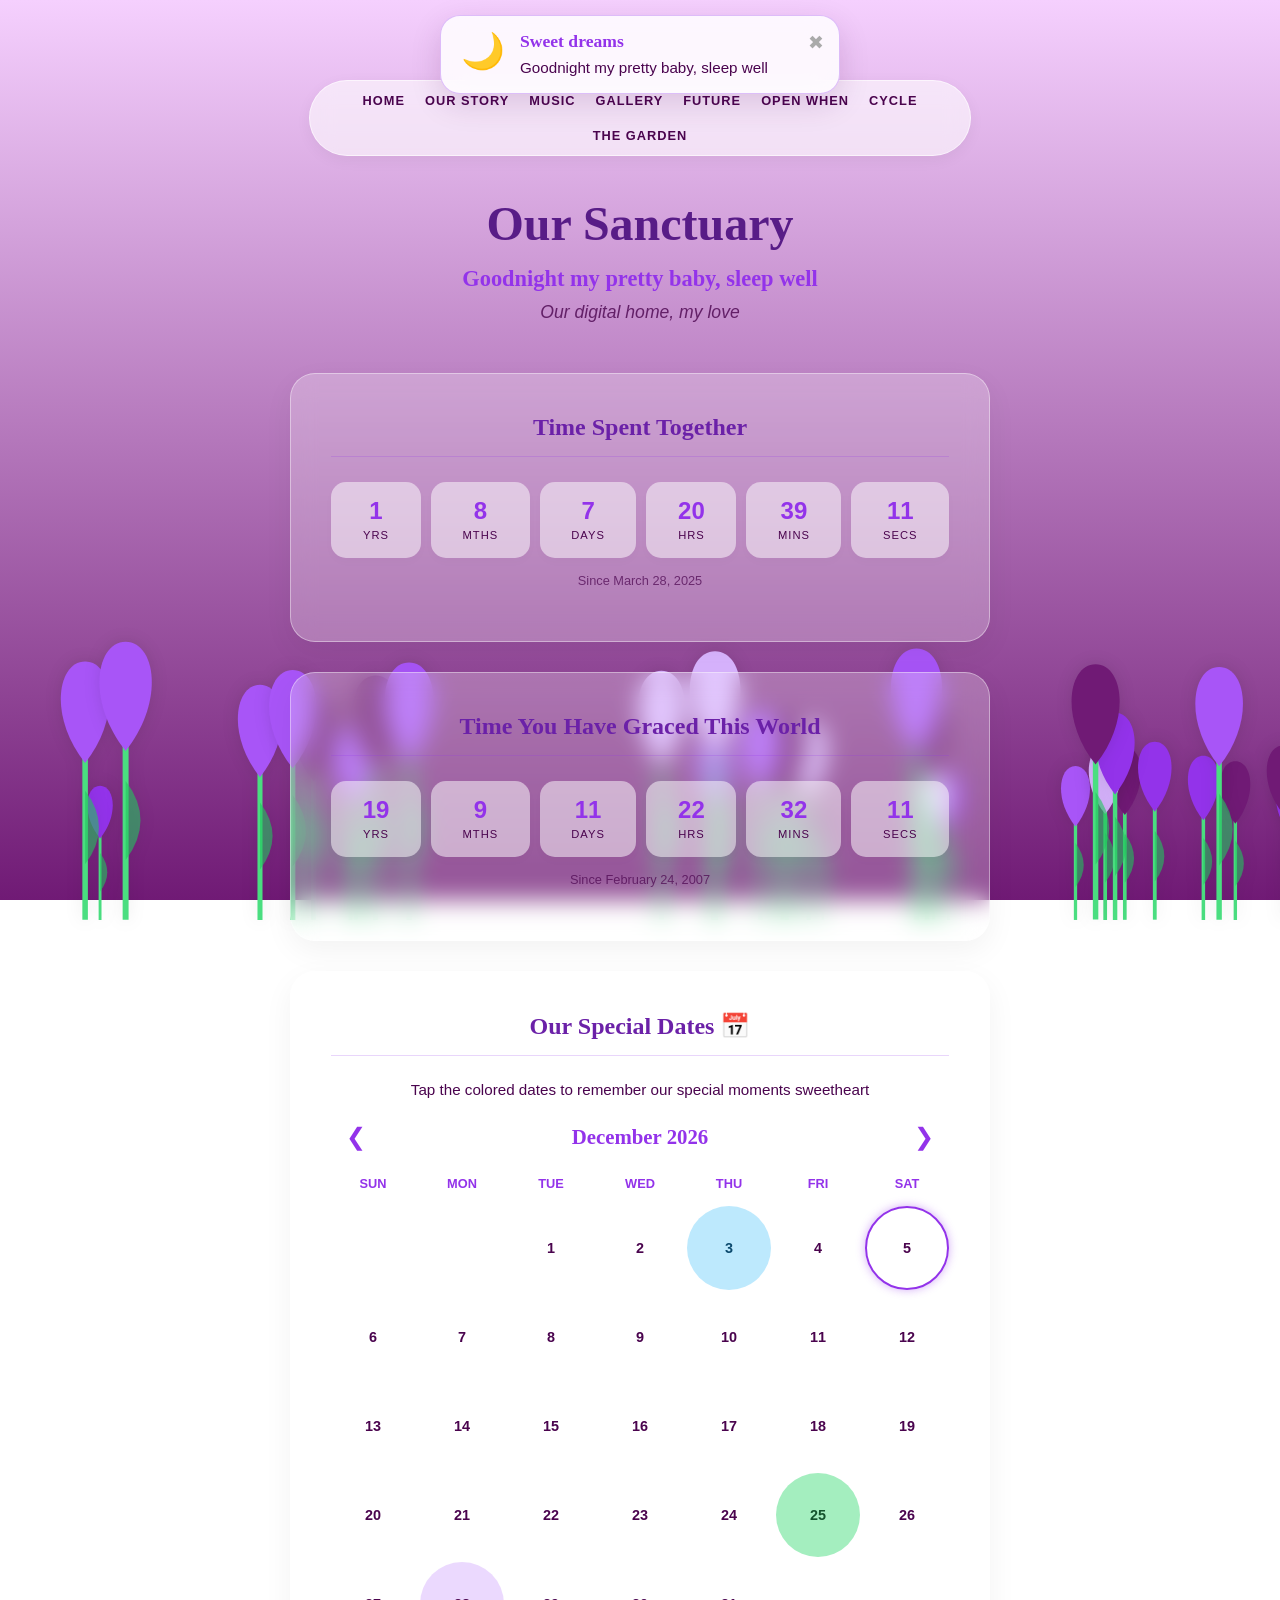
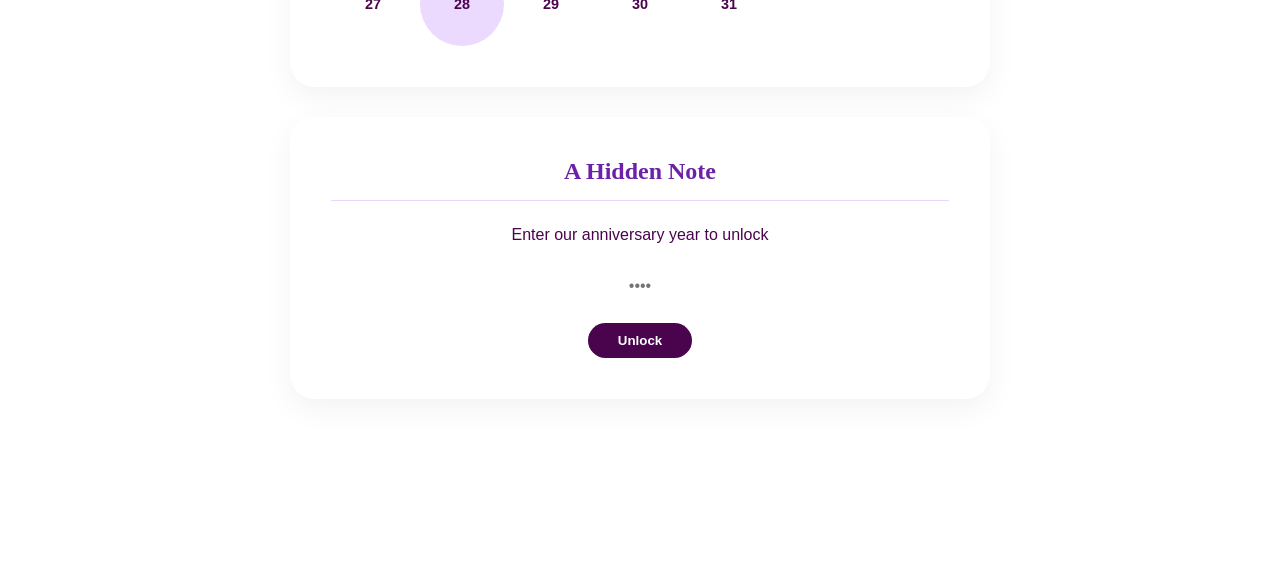
==== index.html @ 0a7c3097 "Add files via upload" ====
<!DOCTYPE html>
<html lang="en">
<head>
    <meta charset="UTF-8">
    <meta name="viewport" content="width=device-width, initial-scale=1.0">
    <title>Our Purple Sanctuary</title>
    <style>
        /* --- 1. THE DREAMY PALETTE --- */
        :root {
            --primary-purple: #9333ea;
            --bg-top: #f5d0fe;
            --bg-bottom: #701a75;
            --text-main: #4a044e;
            --text-light: #6b21a8;
            --glass: rgba(255, 255, 255, 0.25);
            --glass-border: rgba(255, 255, 255, 0.4);
            --accent-green: #4ade80;
        }

        body {
            background: linear-gradient(180deg, var(--bg-top), var(--bg-bottom));
            background-attachment: fixed;
            color: var(--text-main);
            font-family: 'Segoe UI', Tahoma, Geneva, Verdana, sans-serif;
            margin: 0;
            min-height: 100vh;
            display: flex;
            flex-direction: column;
            align-items: center;
            overflow-x: hidden;
        }

        /* --- 2. MOBILE-STYLE NOTIFICATION SYSTEM --- */
        #notification-container {
            position: fixed;
            top: 15px;
            left: 50%;
            transform: translateX(-50%);
            width: 90%;
            max-width: 400px;
            z-index: 10000; 
            display: flex;
            flex-direction: column;
            gap: 12px;
            pointer-events: none; 
        }

        .notification {
            background: rgba(255, 255, 255, 0.85);
            backdrop-filter: blur(15px);
            border: 1px solid rgba(147, 51, 234, 0.3);
            border-radius: 20px;
            padding: 15px 20px;
            display: flex;
            align-items: flex-start;
            gap: 15px;
            box-shadow: 0 10px 30px rgba(74, 4, 78, 0.15);
            pointer-events: auto; 
            transform: translateY(-150%);
            opacity: 0;
            transition: transform 0.5s cubic-bezier(0.175, 0.885, 0.32, 1.275), opacity 0.5s ease;
        }

        .notification.show {
            transform: translateY(0);
            opacity: 1;
        }

        .notification-icon {
            font-size: 2.2rem;
            line-height: 1;
            margin-top: 2px;
        }

        .notification-content {
            flex: 1;
            text-align: left;
        }

        .notification-title {
            font-family: 'Georgia', serif;
            font-weight: bold;
            color: var(--primary-purple);
            font-size: 1.1rem;
            margin-bottom: 5px;
        }

        .notification-message {
            font-size: 0.95rem;
            color: var(--text-main);
            line-height: 1.4;
        }

        .notification-close {
            background: none;
            border: none;
            font-size: 1.2rem;
            color: #aaa;
            cursor: pointer;
            padding: 5px;
            margin-top: -5px;
            margin-right: -10px;
            transition: 0.3s;
        }

        .notification-close:hover {
            color: var(--primary-purple);
        }

        /* --- 3. NAVIGATION (The Floating Pill) --- */
        nav {
            position: sticky;
            top: 20px;
            background: rgba(255, 255, 255, 0.6);
            backdrop-filter: blur(12px);
            padding: 12px 30px;
            border-radius: 50px;
            margin-top: 80px; 
            z-index: 1000;
            border: 1px solid rgba(255, 255, 255, 0.6);
            box-shadow: 0 4px 15px rgba(0,0,0,0.05);
            display: flex;
            gap: 20px;
            flex-wrap: wrap;
            justify-content: center;
            width: 85%;
            max-width: 600px;
        }

        nav a {
            text-decoration: none;
            color: var(--text-main);
            font-weight: 700;
            text-transform: uppercase;
            font-size: 0.8rem;
            letter-spacing: 1px;
            transition: color 0.3s ease;
            white-space: nowrap;
        }

        nav a:hover { color: var(--primary-purple); }

        /* --- 4. MAIN LAYOUT --- */
        .container {
            width: 90%;
            max-width: 700px;
            margin-top: 40px;
            padding-bottom: 150px; 
        }

        header {
            text-align: center;
            margin-bottom: 50px;
            animation: fadeIn 2s ease;
        }

        h1 {
            font-size: 3rem;
            margin: 0;
            color: #581c87;
            font-family: 'Georgia', serif; 
        }

        @media (max-width: 500px) {
            h1 { font-size: 2.2rem; }
        }

        .subtitle {
            font-size: 1.1rem;
            font-style: italic;
            opacity: 0.8;
            margin-top: 10px;
        }

        .greeting {
            font-size: 1.4rem;
            font-weight: bold;
            color: var(--primary-purple);
            margin-top: 15px;
            margin-bottom: 5px;
            font-family: 'Georgia', serif;
        }
        
        @media (max-width: 500px) {
            .greeting { font-size: 1.2rem; }
        }

        /* --- 5. GLASS CARDS --- */
        .glass-card {
            background: var(--glass);
            backdrop-filter: blur(12px);
            border: 1px solid var(--glass-border);
            border-radius: 25px;
            padding: 40px;
            margin-bottom: 30px;
            box-shadow: 0 10px 30px rgba(0,0,0,0.05);
            text-align: center;
            opacity: 0; 
            transform: translateY(30px);
            transition: all 0.6s ease;
        }

        @media (max-width: 500px) {
            .glass-card {
                padding: 25px 20px;
            }
        }

        .glass-card.visible {
            opacity: 1;
            transform: translateY(0);
        }

        h2 {
            font-family: 'Georgia', serif;
            color: var(--text-light);
            margin-top: 0;
            border-bottom: 1px solid rgba(147, 51, 234, 0.2);
            padding-bottom: 15px;
            margin-bottom: 25px;
        }

        /* --- 6. COMPONENT STYLES --- */
        .timer-grid { 
            display: flex; 
            flex-wrap: wrap; 
            justify-content: center; 
            gap: 10px; 
        }
        
        .time-box { 
            background: rgba(255,255,255,0.5); 
            padding: 15px; 
            border-radius: 15px; 
            min-width: 60px; 
            flex: 1 1 auto; 
            max-width: 80px; 
            box-shadow: 0 4px 10px rgba(0,0,0,0.02);
        }

        @media (max-width: 400px) {
            .time-box {
                padding: 10px;
                min-width: 50px;
            }
            .time-num { font-size: 1.2rem !important; }
        }

        .time-num { display: block; font-size: 1.5rem; font-weight: 800; color: var(--primary-purple); }
        .time-label { font-size: 0.7rem; text-transform: uppercase; letter-spacing: 1px; }

        .secret-input {
            background: rgba(255,255,255,0.6);
            border: 1px solid rgba(255,255,255,0.8);
            padding: 12px 20px;
            border-radius: 30px;
            outline: none;
            text-align: center;
            font-size: 1rem;
            width: 60%;
            margin-bottom: 15px;
            color: var(--text-main);
            transition: 0.3s;
        }
        
        .secret-input:focus {
            border-color: var(--primary-purple);
            background: rgba(255,255,255,0.8);
        }

        .btn {
            background: var(--text-main);
            color: white;
            border: none;
            padding: 10px 30px;
            border-radius: 30px;
            cursor: pointer;
            font-weight: bold;
            transition: 0.3s;
        }
        
        .btn:hover { background: var(--primary-purple); }

        /* --- 7. HOME CALENDAR STYLES --- */
        .cal-nav-btn {
            background: transparent;
            border: none;
            font-size: 1.5rem;
            color: var(--primary-purple);
            cursor: pointer;
            padding: 5px 15px;
            transition: 0.3s;
        }
        
        .cal-nav-btn:hover {
            transform: scale(1.2);
        }

        .cal-grid {
            display: grid;
            grid-template-columns: repeat(7, 1fr);
            gap: 5px;
            margin-top: 20px;
        }

        .cal-header {
            font-weight: bold;
            font-size: 0.8rem;
            color: var(--primary-purple);
            padding-bottom: 10px;
            text-transform: uppercase;
        }

        .cal-day {
            aspect-ratio: 1;
            display: flex;
            justify-content: center;
            align-items: center;
            border-radius: 50%;
            font-size: 0.9rem;
            font-weight: bold;
            color: var(--text-main);
            transition: 0.3s;
        }

        .cal-day.empty { background: transparent; }
        
        .date-bday { background: rgba(253, 164, 175, 0.6); color: #881337; }
        .date-anniv { background: rgba(147, 51, 234, 0.7); color: white; }
        .date-monthsary { background: rgba(216, 180, 254, 0.5); color: var(--text-main); }
        .date-valentines { background: rgba(244, 114, 182, 0.5); color: #831843; }
        .date-sweater { background: rgba(125, 211, 252, 0.5); color: #0c4a6e; }
        .date-christmas { background: rgba(74, 222, 128, 0.5); color: #14532d; }
        
        .clickable {
            cursor: pointer;
            transition: all 0.3s cubic-bezier(0.175, 0.885, 0.32, 1.275);
        }

        .clickable:hover {
            transform: scale(1.15);
            box-shadow: 0 5px 15px rgba(147, 51, 234, 0.3);
            z-index: 10;
        }

        .clickable:active {
            transform: scale(0.9);
        }
        
        .today-highlight { 
            border: 2px solid var(--primary-purple); 
            box-shadow: 0 0 10px rgba(147, 51, 234, 0.4);
        }

        @media (max-width: 600px) {
            .cal-day { font-size: 0.8rem; }
        }

        /* --- 8. GARDEN CONTAINER --- */
        .garden-container {
            position: fixed;
            bottom: 0; left: 0; width: 100%; height: 45vh;
            z-index: -1; pointer-events: none;
            display: flex; align-items: flex-end;
        }
        
        @keyframes sway { 0% { transform: rotate(-2deg); } 50% { transform: rotate(2deg); } 100% { transform: rotate(-2deg); } }
        @keyframes fadeIn { from { opacity: 0; transform: translateY(-20px); } to { opacity: 1; transform: translateY(0); } }

    </style>
</head>
<body>

    <div id="notification-container"></div>

    <nav>
        <a href="index.html">Home</a>
        <a href="story.html">Our Story</a>
        <a href="music.html">Music</a>
        <a href="gallery.html">Gallery</a>
        <a href="plans.html">Future</a>
        <a href="open-when.html">Open When</a>
        <a href="cycle.html">Cycle</a>
        <a href="garden.html">The Garden</a>
    </nav>

    <div class="container">
        <header>
            <h1>Our Sanctuary</h1>
            <div id="dynamic-greeting" class="greeting"></div>
            <div class="subtitle">Our digital home, my love</div>
        </header>

        <div class="glass-card">
            <h2>Time Spent Together</h2>
            <div class="timer-grid">
                <div class="time-box"><span id="years" class="time-num">0</span><span class="time-label">Yrs</span></div>
                <div class="time-box"><span id="months" class="time-num">0</span><span class="time-label">Mths</span></div>
                <div class="time-box"><span id="days" class="time-num">0</span><span class="time-label">Days</span></div>
                <div class="time-box"><span id="hours" class="time-num">0</span><span class="time-label">Hrs</span></div>
                <div class="time-box"><span id="mins" class="time-num">0</span><span class="time-label">Mins</span></div>
                <div class="time-box"><span id="secs" class="time-num">0</span><span class="time-label">Secs</span></div>
            </div>
            <p style="font-size: 0.8rem; opacity: 0.7; margin-top: 15px;">Since March 28, 2025</p>
        </div>

        <div class="glass-card">
            <h2>Time You Have Graced This World</h2>
            <div class="timer-grid">
                <div class="time-box"><span id="b-years" class="time-num">0</span><span class="time-label">Yrs</span></div>
                <div class="time-box"><span id="b-months" class="time-num">0</span><span class="time-label">Mths</span></div>
                <div class="time-box"><span id="b-days" class="time-num">0</span><span class="time-label">Days</span></div>
                <div class="time-box"><span id="b-hours" class="time-num">0</span><span class="time-label">Hrs</span></div>
                <div class="time-box"><span id="b-mins" class="time-num">0</span><span class="time-label">Mins</span></div>
                <div class="time-box"><span id="b-secs" class="time-num">0</span><span class="time-label">Secs</span></div>
            </div>
            <p style="font-size: 0.8rem; opacity: 0.7; margin-top: 15px;">Since February 24, 2007</p>
        </div>

        <div class="glass-card">
            <h2>Our Special Dates 📅</h2>
            <p style="font-size: 0.95rem; margin-bottom: 20px;">Tap the colored dates to remember our special moments sweetheart</p>
            
            <div style="display: flex; justify-content: space-between; align-items: center;">
                <button class="cal-nav-btn" onclick="changeMainMonth(-1)">❮</button>
                <h3 id="main-month-title" style="margin: 0; color: var(--primary-purple); font-family: 'Georgia', serif; font-size: 1.3rem;">Month Year</h3>
                <button class="cal-nav-btn" onclick="changeMainMonth(1)">❯</button>
            </div>

            <div class="cal-grid" id="main-calendar-grid"></div>
        </div>

        <div class="glass-card">
            <h2>A Hidden Note</h2>
            <p style="margin-bottom: 20px;">Enter our anniversary year to unlock</p>
            
            <div id="lock-interface">
                <input type="password" id="passInput" class="secret-input" placeholder="••••">
                <br>
                <button class="btn" onclick="checkPass()">Unlock</button>
            </div>

            <div id="secret-content" style="display:none; margin-top: 20px; text-align: left; padding: 25px; background: rgba(255,255,255,0.4); backdrop-filter: blur(10px); border-radius: 15px; border: 1px solid var(--glass-border); max-height: 400px; overflow-y: auto;">
                <p style="font-family: 'Georgia', serif; font-size: 1.3rem; color: var(--primary-purple); font-weight: bold; margin-bottom: 15px;">
                    My dearest baby,
                </p>
                <p style="font-style: italic; line-height: 1.7; font-size: 1.05rem; margin-bottom: 15px;">
                    If you have unlocked this note, it means you know exactly how long you have had my heart. I love you the most, my one and only baby. I built this whole digital sanctuary just to have a place to put all the reasons why you mean the world to me, but the truth is, there is not enough code in the world to hold it all.
                </p>
                <p style="font-style: italic; line-height: 1.7; font-size: 1.05rem; margin-bottom: 15px;">
                    Looking back at how far we have come, from my nervous confession at the JS Prom to building this entire world for you, it makes me realize how incredibly lucky I am. Thank you for staying by my side through all the school stress, the late night talks, and every happy moment in between. From our awkward first interactions to where we are right now, you have completely captured my heart lovey.
                </p>
                <p style="font-style: italic; line-height: 1.7; font-size: 1.05rem; margin-bottom: 15px;">
                    You are perfectly and naturally gorgeous, inside and out my darling. You are my peace when things get stressful. You are my favorite person to be with when doing absolutely nothing, my favorite teammate to game and to build our future, and the only person I want to dream with.
                </p>
                <p style="font-style: italic; line-height: 1.7; font-size: 1.05rem; margin-bottom: 15px;">
                    Every single plan I have for the future has you right in the middle of it. Every time we talk about graduating together, traveling the world, and building our future home, I fall in love with you all over again. I am so incredibly proud of my hardworking, beautiful woman, and I promise I will always be here to support you in our dreams babe.
                </p>
                <p style="font-style: italic; line-height: 1.7; font-size: 1.05rem; margin-bottom: 25px;">
                    Thank you for being my sanctuary. I promise to keep making you smile, and to keep loving you more every single day. I love you today, tomorrow, and infinitely.
                </p>
                <p style="font-family: 'Georgia', serif; font-size: 1.2rem; color: var(--primary-purple); font-weight: bold; text-align: right; margin: 0;">
                    Forever yours ❤️
                </p>
            </div>
        </div>
    </div>

    <div id="tulip-garden" class="garden-container"></div>

    <script>
        // --- 1. NOTIFICATION SYSTEM LOGIC ---
        function spawnNotification(title, message, icon, autoCloseDelay = 0) {
            const container = document.getElementById('notification-container');
            const notif = document.createElement('div');
            notif.className = 'notification';
            
            notif.innerHTML = `
                <div class="notification-icon">${icon}</div>
                <div class="notification-content">
                    <div class="notification-title">${title}</div>
                    <div class="notification-message">${message}</div>
                </div>
                <button class="notification-close" onclick="closeNotification(this)">✖</button>
            `;
            
            container.appendChild(notif);
            
            setTimeout(() => {
                notif.classList.add('show');
            }, 100);

            if (autoCloseDelay > 0) {
                setTimeout(() => {
                    if (notif.parentElement) {
                        notif.classList.remove('show');
                        setTimeout(() => notif.remove(), 500);
                    }
                }, autoCloseDelay);
            }
        }

        function closeNotification(btnElement) {
            const notif = btnElement.parentElement;
            notif.classList.remove('show');
            setTimeout(() => notif.remove(), 500);
        }

        function triggerGreetingsAndEvents() {
            const hour = new Date().getHours();
            let greetingTitle = "";
            let greetingMsg = "";
            let greetingIcon = "";

            if (hour >= 5 && hour < 12) {
                greetingTitle = "Good morning lovey";
                greetingMsg = "Wakey wakey my pretty sunshine";
                greetingIcon = "☀️";
            } else if (hour >= 12 && hour < 17) {
                greetingTitle = "Good afternoon";
                greetingMsg = "Good afternoon my beautiful girl";
                greetingIcon = "🌻";
            } else if (hour >= 17 && hour < 21) {
                greetingTitle = "Good evening";
                greetingMsg = "Good evening my sweetest";
                greetingIcon = "✨";
            } else {
                greetingTitle = "Sweet dreams";
                greetingMsg = "Goodnight my pretty baby, sleep well";
                greetingIcon = "🌙";
            }

            spawnNotification(greetingTitle, greetingMsg, greetingIcon, 6000);
            document.getElementById('dynamic-greeting').innerText = greetingMsg;

            const today = new Date();
            const month = today.getMonth(); 
            const date = today.getDate();

            setTimeout(() => {
                if (month === 1 && date === 24) { 
                    spawnNotification("Happy birthday cutie", "Another year older, more beautiful, and another year I get to celebrate you. I love you so much", "🎂", 0);
                } else if (month === 2 && date === 28) { 
                    spawnNotification("Happy anniversary my love", "Thank you for the best time of my life. I am so lucky to call you mine. Here is to us", "🎉", 0);
                } else if (date === 28) { 
                    spawnNotification("Happy monthsary sweetheart", "Every single month with you is a blessing. I love you the most", "💕", 0);
                }
            }, 800); 
        }

        window.addEventListener('DOMContentLoaded', triggerGreetingsAndEvents);

        // --- 2. SCROLL ANIMATION ---
        const observer = new IntersectionObserver((entries) => {
            entries.forEach(entry => {
                if (entry.isIntersecting) {
                    entry.target.classList.add('visible');
                }
            });
        }, { threshold: 0.1 });

        document.querySelectorAll('.glass-card').forEach(card => {
            observer.observe(card);
        });

        // --- 3. EXACT CALENDAR DIFFERENCE ALGORITHM ---
        function calculateExactDifference(startDateObj) {
            const now = new Date();
            if (now < startDateObj) return { years: 0, months: 0, days: 0, hours: 0, mins: 0, secs: 0 };

            let years = now.getFullYear() - startDateObj.getFullYear();
            let months = now.getMonth() - startDateObj.getMonth();
            let days = now.getDate() - startDateObj.getDate();
            let hours = now.getHours() - startDateObj.getHours();
            let mins = now.getMinutes() - startDateObj.getMinutes();
            let secs = now.getSeconds() - startDateObj.getSeconds();

            if (secs < 0) { secs += 60; mins--; }
            if (mins < 0) { mins += 60; hours--; }
            if (hours < 0) { hours += 24; days--; }

            if (days < 0) {
                const prevMonth = new Date(now.getFullYear(), now.getMonth(), 0).getDate();
                days += prevMonth;
                months--;
            }
            if (months < 0) {
                months += 12;
                years--;
            }
            return { years, months, days, hours, mins, secs };
        }

        // --- 4. TIMERS LOGIC ---
        const anniversary = new Date("March 28, 2025 01:53:00");
        const birthDate = new Date("February 24, 2007 00:00:00");

        function updateTickers() {
            const relDiff = calculateExactDifference(anniversary);
            document.getElementById("years").innerText = relDiff.years;
            document.getElementById("months").innerText = relDiff.months;
            document.getElementById("days").innerText = relDiff.days;
            document.getElementById("hours").innerText = relDiff.hours;
            document.getElementById("mins").innerText = relDiff.mins;
            document.getElementById("secs").innerText = relDiff.secs;

            const bdayDiff = calculateExactDifference(birthDate);
            document.getElementById("b-years").innerText = bdayDiff.years;
            document.getElementById("b-months").innerText = bdayDiff.months;
            document.getElementById("b-days").innerText = bdayDiff.days;
            document.getElementById("b-hours").innerText = bdayDiff.hours;
            document.getElementById("b-mins").innerText = bdayDiff.mins;
            document.getElementById("b-secs").innerText = bdayDiff.secs;
        }
        setInterval(updateTickers, 1000);

        // --- 5. MAIN CALENDAR LOGIC WITH CLICKABLE DATES ---
        let currentMainMonthOffset = 0;

        function changeMainMonth(direction) {
            currentMainMonthOffset += direction;
            renderMainCalendar();
        }

        function renderMainCalendar() {
            const calElement = document.getElementById('main-calendar-grid');
            const monthTitle = document.getElementById('main-month-title');
            
            const today = new Date();
            const targetYear = today.getFullYear();
            const targetMonth = today.getMonth() + currentMainMonthOffset;
            
            const firstDayOfMonth = new Date(targetYear, targetMonth, 1);
            const lastDayOfMonth = new Date(targetYear, targetMonth + 1, 0);
            
            const actualYear = firstDayOfMonth.getFullYear();
            const actualMonth = firstDayOfMonth.getMonth();
            const daysInMonth = lastDayOfMonth.getDate();
            const startingDayOfWeek = firstDayOfMonth.getDay(); 
            
            const monthNames = ["January", "February", "March", "April", "May", "June", "July", "August", "September", "October", "November", "December"];
            monthTitle.innerText = monthNames[actualMonth] + " " + actualYear;
            
            let html = '';
            const dayNames = ['Sun', 'Mon', 'Tue', 'Wed', 'Thu', 'Fri', 'Sat'];
            dayNames.forEach(d => {
                html += `<div class="cal-header">${d}</div>`;
            });
            
            for (let i = 0; i < startingDayOfWeek; i++) {
                html += `<div class="cal-day empty"></div>`;
            }
            
            for (let d = 1; d <= daysInMonth; d++) {
                let dateClass = '';
                let clickAttr = '';
                
                if (actualMonth === 1 && d === 24) { 
                    dateClass = 'date-bday clickable';
                    clickAttr = `onclick="spawnNotification('Her Birthday', 'Your special day my precious. I love celebrating you', '🎂', 4000)"`;
                } else if (actualMonth === 2 && d === 28) { 
                    dateClass = 'date-anniv clickable';
                    clickAttr = `onclick="spawnNotification('Our Anniversary', 'The day my life changed forever. I am so lucky babe', '🎉', 4000)"`;
                } else if (actualMonth === 1 && d === 14) {
                    dateClass = 'date-valentines clickable';
                    clickAttr = `onclick="spawnNotification('Valentines Day', 'A whole day dedicated to how much I love you cutie', '💖', 4000)"`;
                } else if (actualMonth === 11 && d === 3) {
                    dateClass = 'date-sweater clickable';
                    clickAttr = `onclick="spawnNotification('Sweater Day', 'The day I was too shy to give you a sweater but wanted to keep you warm', '🧥', 5000)"`;
                } else if (actualMonth === 11 && d === 25) {
                    dateClass = 'date-christmas clickable';
                    clickAttr = `onclick="spawnNotification('Christmas', 'My favorite present is having you in my life darling', '🎄', 4000)"`;
                } else if (d === 28) { 
                    dateClass = 'date-monthsary clickable';
                    clickAttr = `onclick="spawnNotification('Happy Monthsary', 'Another beautiful month loving you sweetheart', '💕', 4000)"`;
                }
                
                let todayClass = '';
                if (d === today.getDate() && actualMonth === today.getMonth() && actualYear === today.getFullYear()) {
                    todayClass = 'today-highlight';
                }

                html += `<div class="cal-day ${dateClass} ${todayClass}" ${clickAttr}>${d}</div>`;
            }
            calElement.innerHTML = html;
        }

        window.addEventListener('DOMContentLoaded', renderMainCalendar);

        // --- 6. PASSWORD LOGIC ---
        function checkPass() {
            if (document.getElementById("passInput").value === "2025") {
                document.getElementById("lock-interface").style.display = "none";
                document.getElementById("secret-content").style.display = "block";
            } else {
                alert("Try again baby. Hint is the year");
            }
        }

        // --- 7. GARDEN GENERATION ---
        window.addEventListener('DOMContentLoaded', () => {
            const garden = document.getElementById('tulip-garden');
            const tulipCount = 35; 
            const colors = ['#9333ea', '#701a75', '#d8b4fe', '#a855f7'];

            for (let i = 0; i < tulipCount; i++) {
                const tulip = document.createElementNS("http://www.w3.org/2000/svg", "svg");
                const randomX = Math.random() * 100;
                const randomHeight = 120 + Math.random() * 180;
                const randomDelay = Math.random() * -5;
                const randomSpeed = 4 + Math.random() * 2;
                const randomColor = colors[Math.floor(Math.random() * colors.length)];

                tulip.setAttribute("viewBox", "0 0 50 150");
                tulip.style.cssText = `
                    position: absolute;
                    bottom: -20px;
                    left: ${randomX}%;
                    height: ${randomHeight}px;
                    z-index: ${Math.floor(randomHeight)};
                    transform-origin: bottom center;
                    animation: sway ${randomSpeed}s ease-in-out ${randomDelay}s infinite;
                    filter: drop-shadow(0 0 8px rgba(0,0,0,0.1));
                `;

                tulip.innerHTML = `
                    <path d="M25 150 Q25 100 25 50" stroke="#4ade80" stroke-width="3" fill="none" />
                    <path d="M25 120 Q40 100 25 80" fill="#22c55e" opacity="0.6" />
                    <path d="M25 10 C10 10 5 40 25 65 C45 40 40 10 25 10 Z" fill="${randomColor}" />
                `;
                garden.appendChild(tulip);
            }
        });
    </script>
</body>
</html>
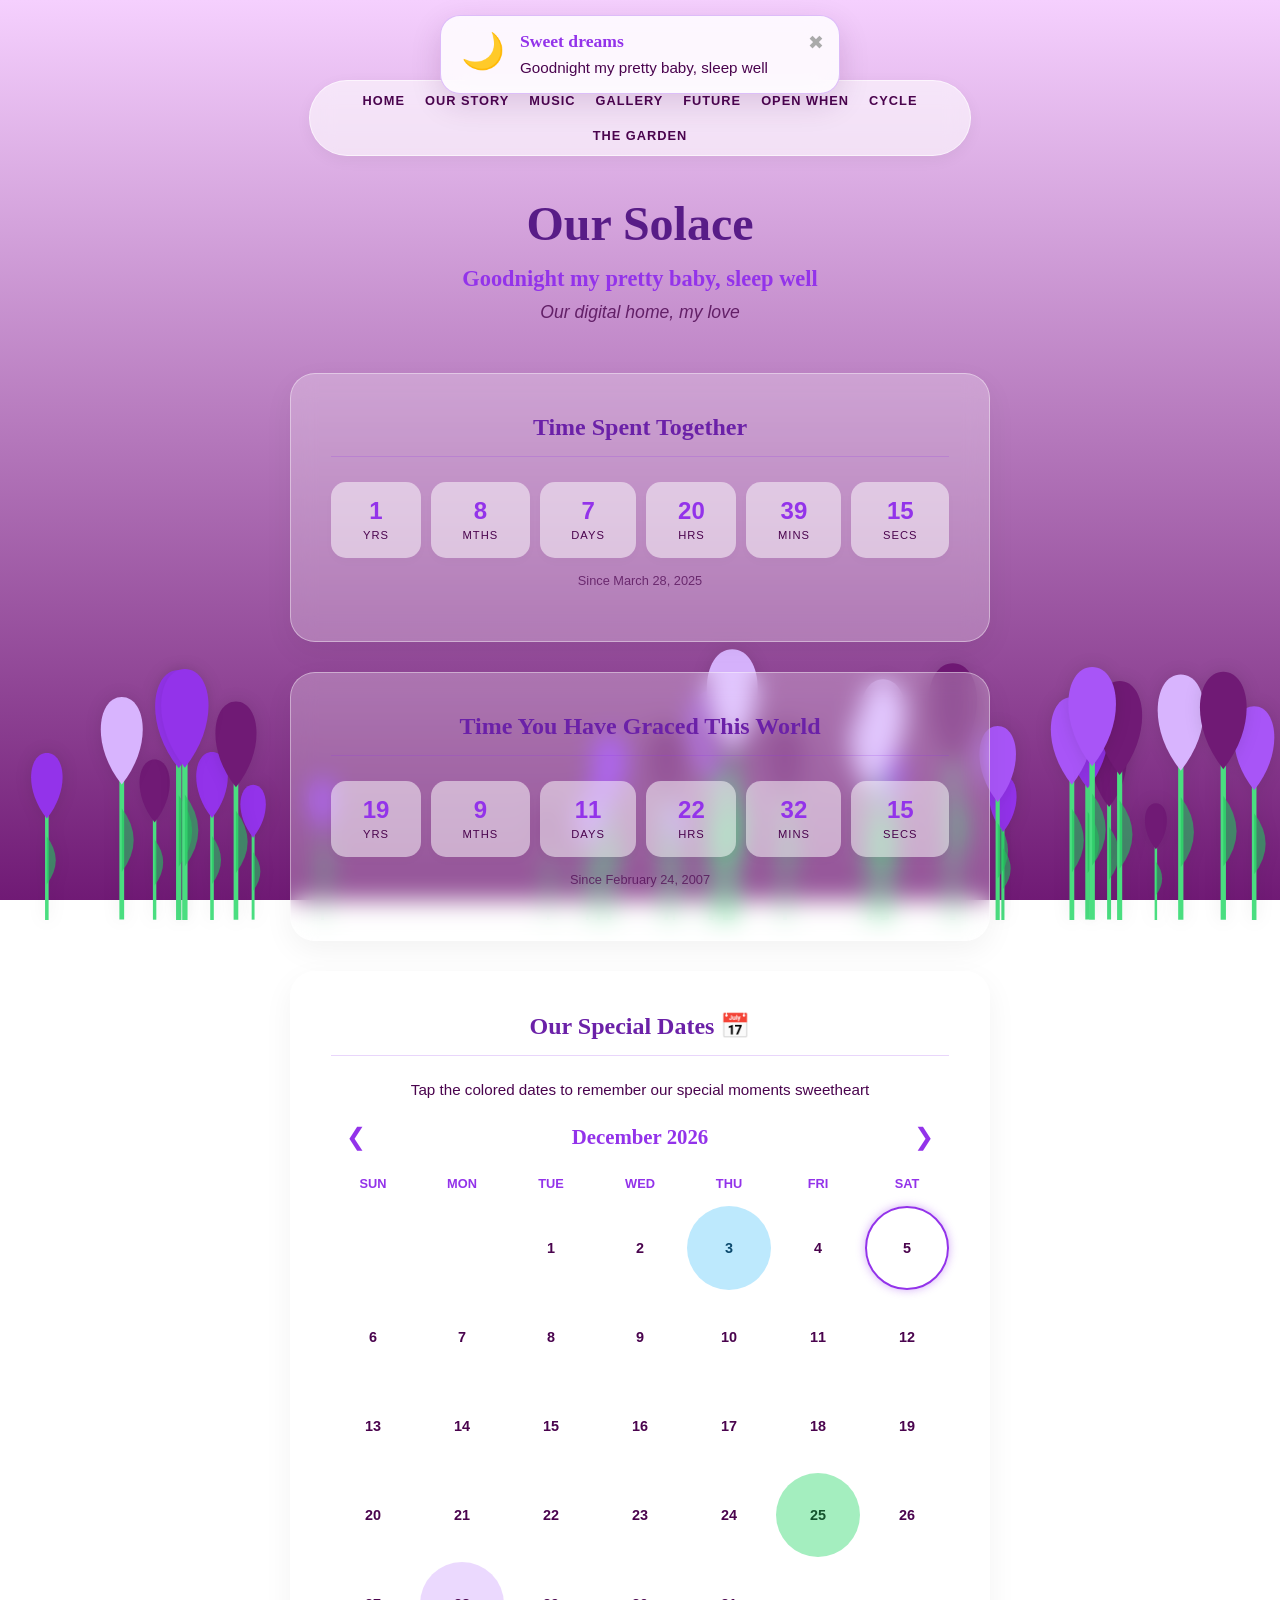
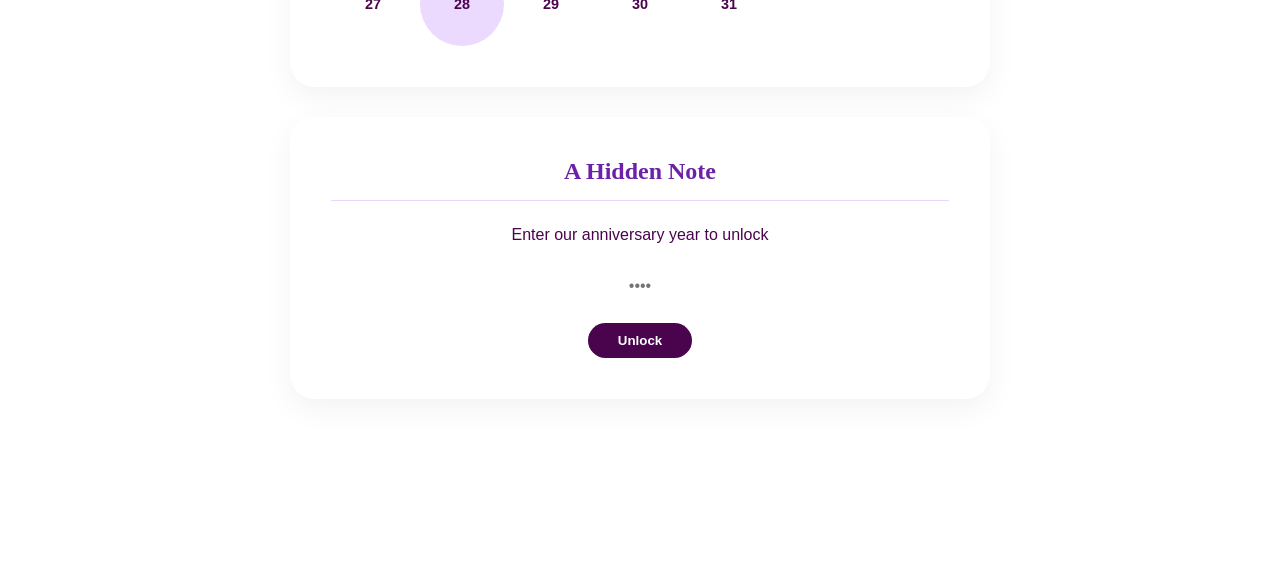
==== commit 60698117: "update app name" ====
--- a/index.html
+++ b/index.html
@@ -386,7 +386,7 @@
 
     <div class="container">
         <header>
-            <h1>Our Sanctuary</h1>
+            <h1>Our Solace</h1>
             <div id="dynamic-greeting" class="greeting"></div>
             <div class="subtitle">Our digital home, my love</div>
         </header>
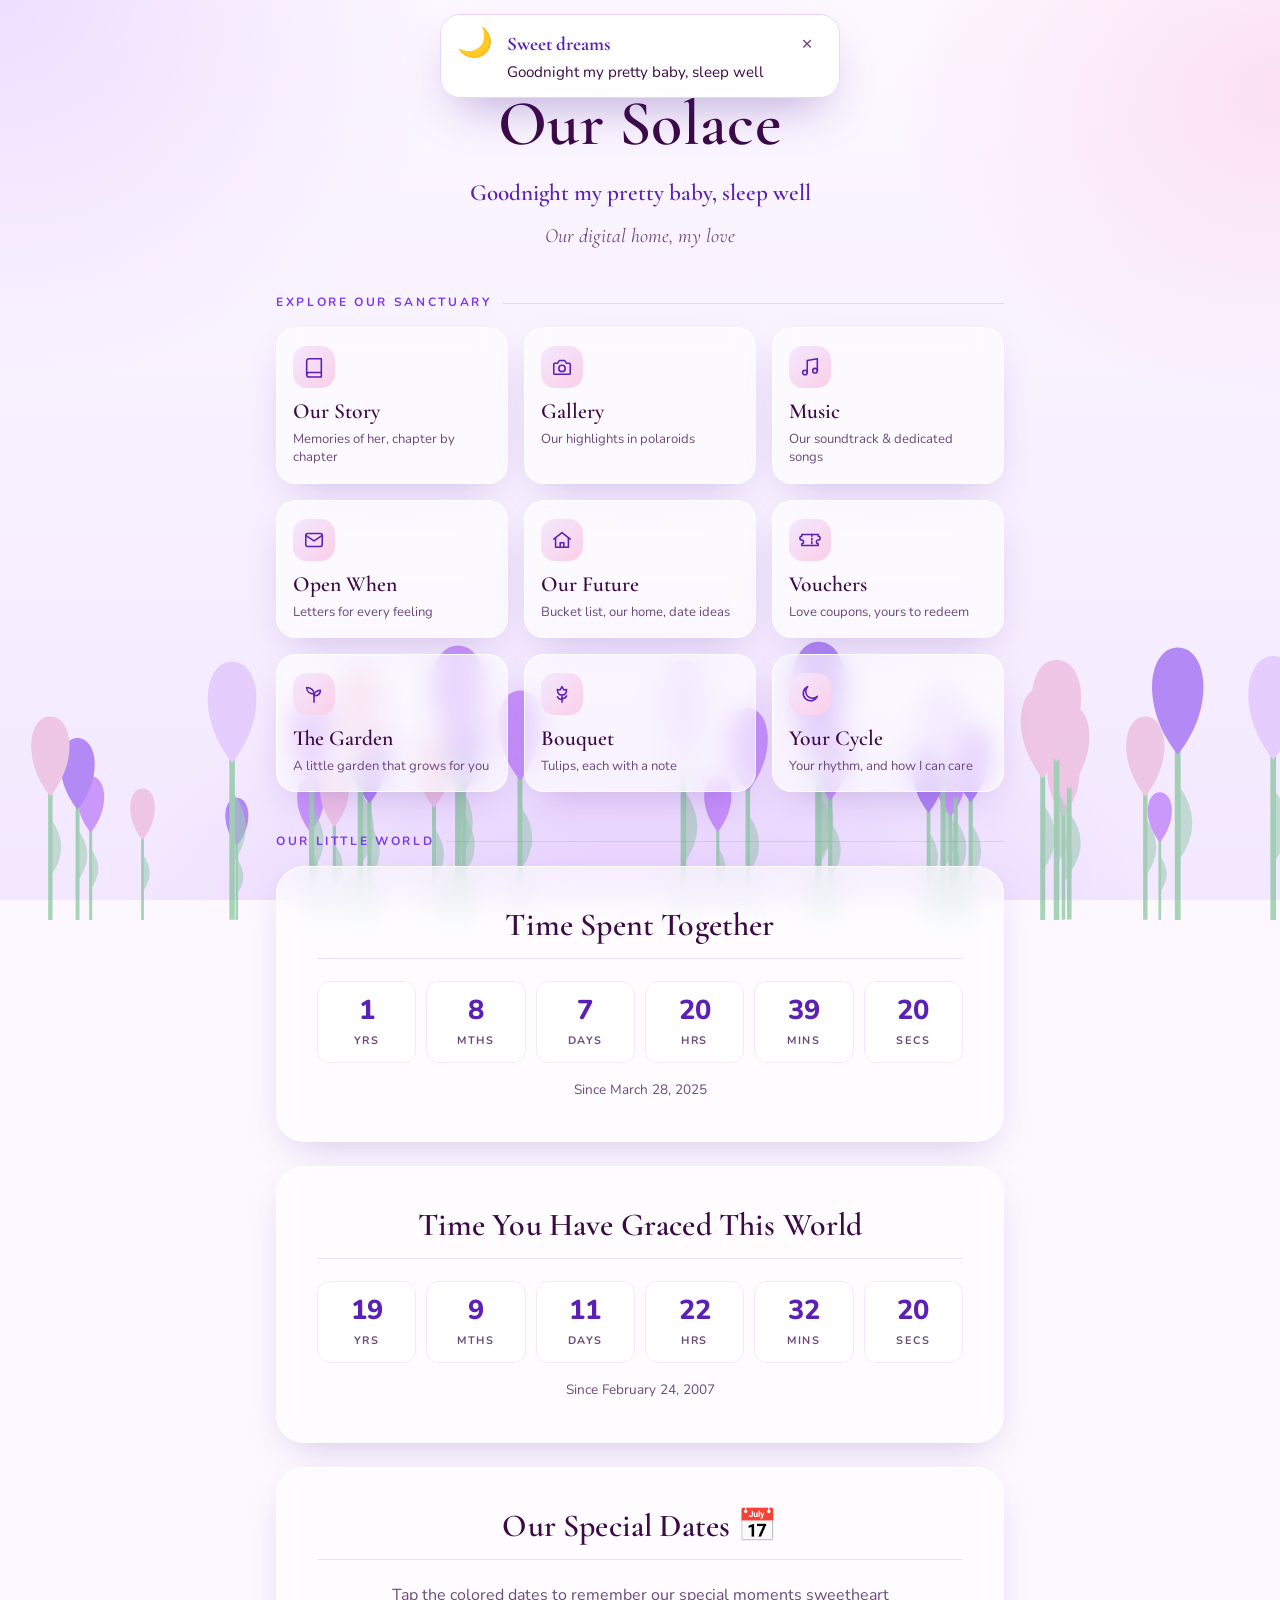
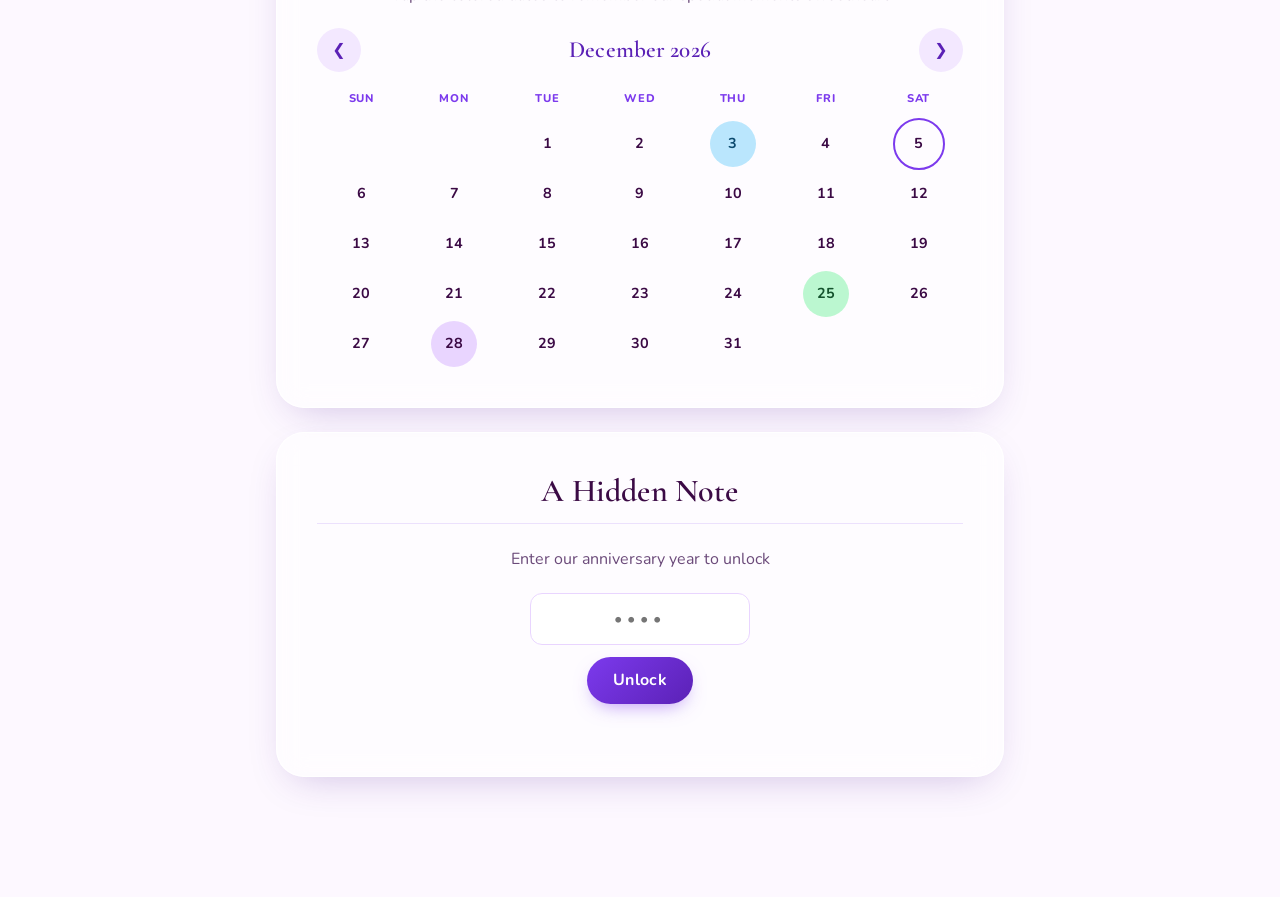
==== commit eb7fc9c6: "Add shared design system and rebuild home as a hub - css/base.css: colour, type and spacing tokens, " ====
--- a/index.html
+++ b/index.html
@@ -1,736 +1,111 @@
-<!DOCTYPE html>
-<html lang="en">
-<head>
-    <meta charset="UTF-8">
-    <meta name="viewport" content="width=device-width, initial-scale=1.0">
-    <title>Our Purple Sanctuary</title>
-    <style>
-        /* --- 1. THE DREAMY PALETTE --- */
-        :root {
-            --primary-purple: #9333ea;
-            --bg-top: #f5d0fe;
-            --bg-bottom: #701a75;
-            --text-main: #4a044e;
-            --text-light: #6b21a8;
-            --glass: rgba(255, 255, 255, 0.25);
-            --glass-border: rgba(255, 255, 255, 0.4);
-            --accent-green: #4ade80;
-        }
-
-        body {
-            background: linear-gradient(180deg, var(--bg-top), var(--bg-bottom));
-            background-attachment: fixed;
-            color: var(--text-main);
-            font-family: 'Segoe UI', Tahoma, Geneva, Verdana, sans-serif;
-            margin: 0;
-            min-height: 100vh;
-            display: flex;
-            flex-direction: column;
-            align-items: center;
-            overflow-x: hidden;
-        }
-
-        /* --- 2. MOBILE-STYLE NOTIFICATION SYSTEM --- */
-        #notification-container {
-            position: fixed;
-            top: 15px;
-            left: 50%;
-            transform: translateX(-50%);
-            width: 90%;
-            max-width: 400px;
-            z-index: 10000; 
-            display: flex;
-            flex-direction: column;
-            gap: 12px;
-            pointer-events: none; 
-        }
-
-        .notification {
-            background: rgba(255, 255, 255, 0.85);
-            backdrop-filter: blur(15px);
-            border: 1px solid rgba(147, 51, 234, 0.3);
-            border-radius: 20px;
-            padding: 15px 20px;
-            display: flex;
-            align-items: flex-start;
-            gap: 15px;
-            box-shadow: 0 10px 30px rgba(74, 4, 78, 0.15);
-            pointer-events: auto; 
-            transform: translateY(-150%);
-            opacity: 0;
-            transition: transform 0.5s cubic-bezier(0.175, 0.885, 0.32, 1.275), opacity 0.5s ease;
-        }
-
-        .notification.show {
-            transform: translateY(0);
-            opacity: 1;
-        }
-
-        .notification-icon {
-            font-size: 2.2rem;
-            line-height: 1;
-            margin-top: 2px;
-        }
-
-        .notification-content {
-            flex: 1;
-            text-align: left;
-        }
-
-        .notification-title {
-            font-family: 'Georgia', serif;
-            font-weight: bold;
-            color: var(--primary-purple);
-            font-size: 1.1rem;
-            margin-bottom: 5px;
-        }
-
-        .notification-message {
-            font-size: 0.95rem;
-            color: var(--text-main);
-            line-height: 1.4;
-        }
-
-        .notification-close {
-            background: none;
-            border: none;
-            font-size: 1.2rem;
-            color: #aaa;
-            cursor: pointer;
-            padding: 5px;
-            margin-top: -5px;
-            margin-right: -10px;
-            transition: 0.3s;
-        }
-
-        .notification-close:hover {
-            color: var(--primary-purple);
-        }
-
-        /* --- 3. NAVIGATION (The Floating Pill) --- */
-        nav {
-            position: sticky;
-            top: 20px;
-            background: rgba(255, 255, 255, 0.6);
-            backdrop-filter: blur(12px);
-            padding: 12px 30px;
-            border-radius: 50px;
-            margin-top: 80px; 
-            z-index: 1000;
-            border: 1px solid rgba(255, 255, 255, 0.6);
-            box-shadow: 0 4px 15px rgba(0,0,0,0.05);
-            display: flex;
-            gap: 20px;
-            flex-wrap: wrap;
-            justify-content: center;
-            width: 85%;
-            max-width: 600px;
-        }
-
-        nav a {
-            text-decoration: none;
-            color: var(--text-main);
-            font-weight: 700;
-            text-transform: uppercase;
-            font-size: 0.8rem;
-            letter-spacing: 1px;
-            transition: color 0.3s ease;
-            white-space: nowrap;
-        }
-
-        nav a:hover { color: var(--primary-purple); }
-
-        /* --- 4. MAIN LAYOUT --- */
-        .container {
-            width: 90%;
-            max-width: 700px;
-            margin-top: 40px;
-            padding-bottom: 150px; 
-        }
-
-        header {
-            text-align: center;
-            margin-bottom: 50px;
-            animation: fadeIn 2s ease;
-        }
-
-        h1 {
-            font-size: 3rem;
-            margin: 0;
-            color: #581c87;
-            font-family: 'Georgia', serif; 
-        }
-
-        @media (max-width: 500px) {
-            h1 { font-size: 2.2rem; }
-        }
-
-        .subtitle {
-            font-size: 1.1rem;
-            font-style: italic;
-            opacity: 0.8;
-            margin-top: 10px;
-        }
-
-        .greeting {
-            font-size: 1.4rem;
-            font-weight: bold;
-            color: var(--primary-purple);
-            margin-top: 15px;
-            margin-bottom: 5px;
-            font-family: 'Georgia', serif;
-        }
-        
-        @media (max-width: 500px) {
-            .greeting { font-size: 1.2rem; }
-        }
-
-        /* --- 5. GLASS CARDS --- */
-        .glass-card {
-            background: var(--glass);
-            backdrop-filter: blur(12px);
-            border: 1px solid var(--glass-border);
-            border-radius: 25px;
-            padding: 40px;
-            margin-bottom: 30px;
-            box-shadow: 0 10px 30px rgba(0,0,0,0.05);
-            text-align: center;
-            opacity: 0; 
-            transform: translateY(30px);
-            transition: all 0.6s ease;
-        }
-
-        @media (max-width: 500px) {
-            .glass-card {
-                padding: 25px 20px;
-            }
-        }
-
-        .glass-card.visible {
-            opacity: 1;
-            transform: translateY(0);
-        }
-
-        h2 {
-            font-family: 'Georgia', serif;
-            color: var(--text-light);
-            margin-top: 0;
-            border-bottom: 1px solid rgba(147, 51, 234, 0.2);
-            padding-bottom: 15px;
-            margin-bottom: 25px;
-        }
-
-        /* --- 6. COMPONENT STYLES --- */
-        .timer-grid { 
-            display: flex; 
-            flex-wrap: wrap; 
-            justify-content: center; 
-            gap: 10px; 
-        }
-        
-        .time-box { 
-            background: rgba(255,255,255,0.5); 
-            padding: 15px; 
-            border-radius: 15px; 
-            min-width: 60px; 
-            flex: 1 1 auto; 
-            max-width: 80px; 
-            box-shadow: 0 4px 10px rgba(0,0,0,0.02);
-        }
-
-        @media (max-width: 400px) {
-            .time-box {
-                padding: 10px;
-                min-width: 50px;
-            }
-            .time-num { font-size: 1.2rem !important; }
-        }
-
-        .time-num { display: block; font-size: 1.5rem; font-weight: 800; color: var(--primary-purple); }
-        .time-label { font-size: 0.7rem; text-transform: uppercase; letter-spacing: 1px; }
-
-        .secret-input {
-            background: rgba(255,255,255,0.6);
-            border: 1px solid rgba(255,255,255,0.8);
-            padding: 12px 20px;
-            border-radius: 30px;
-            outline: none;
-            text-align: center;
-            font-size: 1rem;
-            width: 60%;
-            margin-bottom: 15px;
-            color: var(--text-main);
-            transition: 0.3s;
-        }
-        
-        .secret-input:focus {
-            border-color: var(--primary-purple);
-            background: rgba(255,255,255,0.8);
-        }
-
-        .btn {
-            background: var(--text-main);
-            color: white;
-            border: none;
-            padding: 10px 30px;
-            border-radius: 30px;
-            cursor: pointer;
-            font-weight: bold;
-            transition: 0.3s;
-        }
-        
-        .btn:hover { background: var(--primary-purple); }
-
-        /* --- 7. HOME CALENDAR STYLES --- */
-        .cal-nav-btn {
-            background: transparent;
-            border: none;
-            font-size: 1.5rem;
-            color: var(--primary-purple);
-            cursor: pointer;
-            padding: 5px 15px;
-            transition: 0.3s;
-        }
-        
-        .cal-nav-btn:hover {
-            transform: scale(1.2);
-        }
-
-        .cal-grid {
-            display: grid;
-            grid-template-columns: repeat(7, 1fr);
-            gap: 5px;
-            margin-top: 20px;
-        }
-
-        .cal-header {
-            font-weight: bold;
-            font-size: 0.8rem;
-            color: var(--primary-purple);
-            padding-bottom: 10px;
-            text-transform: uppercase;
-        }
-
-        .cal-day {
-            aspect-ratio: 1;
-            display: flex;
-            justify-content: center;
-            align-items: center;
-            border-radius: 50%;
-            font-size: 0.9rem;
-            font-weight: bold;
-            color: var(--text-main);
-            transition: 0.3s;
-        }
-
-        .cal-day.empty { background: transparent; }
-        
-        .date-bday { background: rgba(253, 164, 175, 0.6); color: #881337; }
-        .date-anniv { background: rgba(147, 51, 234, 0.7); color: white; }
-        .date-monthsary { background: rgba(216, 180, 254, 0.5); color: var(--text-main); }
-        .date-valentines { background: rgba(244, 114, 182, 0.5); color: #831843; }
-        .date-sweater { background: rgba(125, 211, 252, 0.5); color: #0c4a6e; }
-        .date-christmas { background: rgba(74, 222, 128, 0.5); color: #14532d; }
-        
-        .clickable {
-            cursor: pointer;
-            transition: all 0.3s cubic-bezier(0.175, 0.885, 0.32, 1.275);
-        }
-
-        .clickable:hover {
-            transform: scale(1.15);
-            box-shadow: 0 5px 15px rgba(147, 51, 234, 0.3);
-            z-index: 10;
-        }
-
-        .clickable:active {
-            transform: scale(0.9);
-        }
-        
-        .today-highlight { 
-            border: 2px solid var(--primary-purple); 
-            box-shadow: 0 0 10px rgba(147, 51, 234, 0.4);
-        }
-
-        @media (max-width: 600px) {
-            .cal-day { font-size: 0.8rem; }
-        }
-
-        /* --- 8. GARDEN CONTAINER --- */
-        .garden-container {
-            position: fixed;
-            bottom: 0; left: 0; width: 100%; height: 45vh;
-            z-index: -1; pointer-events: none;
-            display: flex; align-items: flex-end;
-        }
-        
-        @keyframes sway { 0% { transform: rotate(-2deg); } 50% { transform: rotate(2deg); } 100% { transform: rotate(-2deg); } }
-        @keyframes fadeIn { from { opacity: 0; transform: translateY(-20px); } to { opacity: 1; transform: translateY(0); } }
-
-    </style>
-</head>
-<body>
-
-    <div id="notification-container"></div>
-
-    <nav>
-        <a href="index.html">Home</a>
-        <a href="story.html">Our Story</a>
-        <a href="music.html">Music</a>
-        <a href="gallery.html">Gallery</a>
-        <a href="plans.html">Future</a>
-        <a href="open-when.html">Open When</a>
-        <a href="cycle.html">Cycle</a>
-        <a href="garden.html">The Garden</a>
-    </nav>
-
-    <div class="container">
-        <header>
-            <h1>Our Solace</h1>
-            <div id="dynamic-greeting" class="greeting"></div>
-            <div class="subtitle">Our digital home, my love</div>
-        </header>
-
-        <div class="glass-card">
-            <h2>Time Spent Together</h2>
-            <div class="timer-grid">
-                <div class="time-box"><span id="years" class="time-num">0</span><span class="time-label">Yrs</span></div>
-                <div class="time-box"><span id="months" class="time-num">0</span><span class="time-label">Mths</span></div>
-                <div class="time-box"><span id="days" class="time-num">0</span><span class="time-label">Days</span></div>
-                <div class="time-box"><span id="hours" class="time-num">0</span><span class="time-label">Hrs</span></div>
-                <div class="time-box"><span id="mins" class="time-num">0</span><span class="time-label">Mins</span></div>
-                <div class="time-box"><span id="secs" class="time-num">0</span><span class="time-label">Secs</span></div>
-            </div>
-            <p style="font-size: 0.8rem; opacity: 0.7; margin-top: 15px;">Since March 28, 2025</p>
-        </div>
-
-        <div class="glass-card">
-            <h2>Time You Have Graced This World</h2>
-            <div class="timer-grid">
-                <div class="time-box"><span id="b-years" class="time-num">0</span><span class="time-label">Yrs</span></div>
-                <div class="time-box"><span id="b-months" class="time-num">0</span><span class="time-label">Mths</span></div>
-                <div class="time-box"><span id="b-days" class="time-num">0</span><span class="time-label">Days</span></div>
-                <div class="time-box"><span id="b-hours" class="time-num">0</span><span class="time-label">Hrs</span></div>
-                <div class="time-box"><span id="b-mins" class="time-num">0</span><span class="time-label">Mins</span></div>
-                <div class="time-box"><span id="b-secs" class="time-num">0</span><span class="time-label">Secs</span></div>
-            </div>
-            <p style="font-size: 0.8rem; opacity: 0.7; margin-top: 15px;">Since February 24, 2007</p>
-        </div>
-
-        <div class="glass-card">
-            <h2>Our Special Dates 📅</h2>
-            <p style="font-size: 0.95rem; margin-bottom: 20px;">Tap the colored dates to remember our special moments sweetheart</p>
-            
-            <div style="display: flex; justify-content: space-between; align-items: center;">
-                <button class="cal-nav-btn" onclick="changeMainMonth(-1)">❮</button>
-                <h3 id="main-month-title" style="margin: 0; color: var(--primary-purple); font-family: 'Georgia', serif; font-size: 1.3rem;">Month Year</h3>
-                <button class="cal-nav-btn" onclick="changeMainMonth(1)">❯</button>
-            </div>
-
-            <div class="cal-grid" id="main-calendar-grid"></div>
-        </div>
-
-        <div class="glass-card">
-            <h2>A Hidden Note</h2>
-            <p style="margin-bottom: 20px;">Enter our anniversary year to unlock</p>
-            
-            <div id="lock-interface">
-                <input type="password" id="passInput" class="secret-input" placeholder="••••">
-                <br>
-                <button class="btn" onclick="checkPass()">Unlock</button>
-            </div>
-
-            <div id="secret-content" style="display:none; margin-top: 20px; text-align: left; padding: 25px; background: rgba(255,255,255,0.4); backdrop-filter: blur(10px); border-radius: 15px; border: 1px solid var(--glass-border); max-height: 400px; overflow-y: auto;">
-                <p style="font-family: 'Georgia', serif; font-size: 1.3rem; color: var(--primary-purple); font-weight: bold; margin-bottom: 15px;">
-                    My dearest baby,
-                </p>
-                <p style="font-style: italic; line-height: 1.7; font-size: 1.05rem; margin-bottom: 15px;">
-                    If you have unlocked this note, it means you know exactly how long you have had my heart. I love you the most, my one and only baby. I built this whole digital sanctuary just to have a place to put all the reasons why you mean the world to me, but the truth is, there is not enough code in the world to hold it all.
-                </p>
-                <p style="font-style: italic; line-height: 1.7; font-size: 1.05rem; margin-bottom: 15px;">
-                    Looking back at how far we have come, from my nervous confession at the JS Prom to building this entire world for you, it makes me realize how incredibly lucky I am. Thank you for staying by my side through all the school stress, the late night talks, and every happy moment in between. From our awkward first interactions to where we are right now, you have completely captured my heart lovey.
-                </p>
-                <p style="font-style: italic; line-height: 1.7; font-size: 1.05rem; margin-bottom: 15px;">
-                    You are perfectly and naturally gorgeous, inside and out my darling. You are my peace when things get stressful. You are my favorite person to be with when doing absolutely nothing, my favorite teammate to game and to build our future, and the only person I want to dream with.
-                </p>
-                <p style="font-style: italic; line-height: 1.7; font-size: 1.05rem; margin-bottom: 15px;">
-                    Every single plan I have for the future has you right in the middle of it. Every time we talk about graduating together, traveling the world, and building our future home, I fall in love with you all over again. I am so incredibly proud of my hardworking, beautiful woman, and I promise I will always be here to support you in our dreams babe.
-                </p>
-                <p style="font-style: italic; line-height: 1.7; font-size: 1.05rem; margin-bottom: 25px;">
-                    Thank you for being my sanctuary. I promise to keep making you smile, and to keep loving you more every single day. I love you today, tomorrow, and infinitely.
-                </p>
-                <p style="font-family: 'Georgia', serif; font-size: 1.2rem; color: var(--primary-purple); font-weight: bold; text-align: right; margin: 0;">
-                    Forever yours ❤️
-                </p>
-            </div>
-        </div>
-    </div>
-
-    <div id="tulip-garden" class="garden-container"></div>
-
-    <script>
-        // --- 1. NOTIFICATION SYSTEM LOGIC ---
-        function spawnNotification(title, message, icon, autoCloseDelay = 0) {
-            const container = document.getElementById('notification-container');
-            const notif = document.createElement('div');
-            notif.className = 'notification';
-            
-            notif.innerHTML = `
-                <div class="notification-icon">${icon}</div>
-                <div class="notification-content">
-                    <div class="notification-title">${title}</div>
-                    <div class="notification-message">${message}</div>
-                </div>
-                <button class="notification-close" onclick="closeNotification(this)">✖</button>
-            `;
-            
-            container.appendChild(notif);
-            
-            setTimeout(() => {
-                notif.classList.add('show');
-            }, 100);
-
-            if (autoCloseDelay > 0) {
-                setTimeout(() => {
-                    if (notif.parentElement) {
-                        notif.classList.remove('show');
-                        setTimeout(() => notif.remove(), 500);
-                    }
-                }, autoCloseDelay);
-            }
-        }
-
-        function closeNotification(btnElement) {
-            const notif = btnElement.parentElement;
-            notif.classList.remove('show');
-            setTimeout(() => notif.remove(), 500);
-        }
-
-        function triggerGreetingsAndEvents() {
-            const hour = new Date().getHours();
-            let greetingTitle = "";
-            let greetingMsg = "";
-            let greetingIcon = "";
-
-            if (hour >= 5 && hour < 12) {
-                greetingTitle = "Good morning lovey";
-                greetingMsg = "Wakey wakey my pretty sunshine";
-                greetingIcon = "☀️";
-            } else if (hour >= 12 && hour < 17) {
-                greetingTitle = "Good afternoon";
-                greetingMsg = "Good afternoon my beautiful girl";
-                greetingIcon = "🌻";
-            } else if (hour >= 17 && hour < 21) {
-                greetingTitle = "Good evening";
-                greetingMsg = "Good evening my sweetest";
-                greetingIcon = "✨";
-            } else {
-                greetingTitle = "Sweet dreams";
-                greetingMsg = "Goodnight my pretty baby, sleep well";
-                greetingIcon = "🌙";
-            }
-
-            spawnNotification(greetingTitle, greetingMsg, greetingIcon, 6000);
-            document.getElementById('dynamic-greeting').innerText = greetingMsg;
-
-            const today = new Date();
-            const month = today.getMonth(); 
-            const date = today.getDate();
-
-            setTimeout(() => {
-                if (month === 1 && date === 24) { 
-                    spawnNotification("Happy birthday cutie", "Another year older, more beautiful, and another year I get to celebrate you. I love you so much", "🎂", 0);
-                } else if (month === 2 && date === 28) { 
-                    spawnNotification("Happy anniversary my love", "Thank you for the best time of my life. I am so lucky to call you mine. Here is to us", "🎉", 0);
-                } else if (date === 28) { 
-                    spawnNotification("Happy monthsary sweetheart", "Every single month with you is a blessing. I love you the most", "💕", 0);
-                }
-            }, 800); 
-        }
-
-        window.addEventListener('DOMContentLoaded', triggerGreetingsAndEvents);
-
-        // --- 2. SCROLL ANIMATION ---
-        const observer = new IntersectionObserver((entries) => {
-            entries.forEach(entry => {
-                if (entry.isIntersecting) {
-                    entry.target.classList.add('visible');
-                }
-            });
-        }, { threshold: 0.1 });
-
-        document.querySelectorAll('.glass-card').forEach(card => {
-            observer.observe(card);
-        });
-
-        // --- 3. EXACT CALENDAR DIFFERENCE ALGORITHM ---
-        function calculateExactDifference(startDateObj) {
-            const now = new Date();
-            if (now < startDateObj) return { years: 0, months: 0, days: 0, hours: 0, mins: 0, secs: 0 };
-
-            let years = now.getFullYear() - startDateObj.getFullYear();
-            let months = now.getMonth() - startDateObj.getMonth();
-            let days = now.getDate() - startDateObj.getDate();
-            let hours = now.getHours() - startDateObj.getHours();
-            let mins = now.getMinutes() - startDateObj.getMinutes();
-            let secs = now.getSeconds() - startDateObj.getSeconds();
-
-            if (secs < 0) { secs += 60; mins--; }
-            if (mins < 0) { mins += 60; hours--; }
-            if (hours < 0) { hours += 24; days--; }
-
-            if (days < 0) {
-                const prevMonth = new Date(now.getFullYear(), now.getMonth(), 0).getDate();
-                days += prevMonth;
-                months--;
-            }
-            if (months < 0) {
-                months += 12;
-                years--;
-            }
-            return { years, months, days, hours, mins, secs };
-        }
-
-        // --- 4. TIMERS LOGIC ---
-        const anniversary = new Date("March 28, 2025 01:53:00");
-        const birthDate = new Date("February 24, 2007 00:00:00");
-
-        function updateTickers() {
-            const relDiff = calculateExactDifference(anniversary);
-            document.getElementById("years").innerText = relDiff.years;
-            document.getElementById("months").innerText = relDiff.months;
-            document.getElementById("days").innerText = relDiff.days;
-            document.getElementById("hours").innerText = relDiff.hours;
-            document.getElementById("mins").innerText = relDiff.mins;
-            document.getElementById("secs").innerText = relDiff.secs;
-
-            const bdayDiff = calculateExactDifference(birthDate);
-            document.getElementById("b-years").innerText = bdayDiff.years;
-            document.getElementById("b-months").innerText = bdayDiff.months;
-            document.getElementById("b-days").innerText = bdayDiff.days;
-            document.getElementById("b-hours").innerText = bdayDiff.hours;
-            document.getElementById("b-mins").innerText = bdayDiff.mins;
-            document.getElementById("b-secs").innerText = bdayDiff.secs;
-        }
-        setInterval(updateTickers, 1000);
-
-        // --- 5. MAIN CALENDAR LOGIC WITH CLICKABLE DATES ---
-        let currentMainMonthOffset = 0;
-
-        function changeMainMonth(direction) {
-            currentMainMonthOffset += direction;
-            renderMainCalendar();
-        }
-
-        function renderMainCalendar() {
-            const calElement = document.getElementById('main-calendar-grid');
-            const monthTitle = document.getElementById('main-month-title');
-            
-            const today = new Date();
-            const targetYear = today.getFullYear();
-            const targetMonth = today.getMonth() + currentMainMonthOffset;
-            
-            const firstDayOfMonth = new Date(targetYear, targetMonth, 1);
-            const lastDayOfMonth = new Date(targetYear, targetMonth + 1, 0);
-            
-            const actualYear = firstDayOfMonth.getFullYear();
-            const actualMonth = firstDayOfMonth.getMonth();
-            const daysInMonth = lastDayOfMonth.getDate();
-            const startingDayOfWeek = firstDayOfMonth.getDay(); 
-            
-            const monthNames = ["January", "February", "March", "April", "May", "June", "July", "August", "September", "October", "November", "December"];
-            monthTitle.innerText = monthNames[actualMonth] + " " + actualYear;
-            
-            let html = '';
-            const dayNames = ['Sun', 'Mon', 'Tue', 'Wed', 'Thu', 'Fri', 'Sat'];
-            dayNames.forEach(d => {
-                html += `<div class="cal-header">${d}</div>`;
-            });
-            
-            for (let i = 0; i < startingDayOfWeek; i++) {
-                html += `<div class="cal-day empty"></div>`;
-            }
-            
-            for (let d = 1; d <= daysInMonth; d++) {
-                let dateClass = '';
-                let clickAttr = '';
-                
-                if (actualMonth === 1 && d === 24) { 
-                    dateClass = 'date-bday clickable';
-                    clickAttr = `onclick="spawnNotification('Her Birthday', 'Your special day my precious. I love celebrating you', '🎂', 4000)"`;
-                } else if (actualMonth === 2 && d === 28) { 
-                    dateClass = 'date-anniv clickable';
-                    clickAttr = `onclick="spawnNotification('Our Anniversary', 'The day my life changed forever. I am so lucky babe', '🎉', 4000)"`;
-                } else if (actualMonth === 1 && d === 14) {
-                    dateClass = 'date-valentines clickable';
-                    clickAttr = `onclick="spawnNotification('Valentines Day', 'A whole day dedicated to how much I love you cutie', '💖', 4000)"`;
-                } else if (actualMonth === 11 && d === 3) {
-                    dateClass = 'date-sweater clickable';
-                    clickAttr = `onclick="spawnNotification('Sweater Day', 'The day I was too shy to give you a sweater but wanted to keep you warm', '🧥', 5000)"`;
-                } else if (actualMonth === 11 && d === 25) {
-                    dateClass = 'date-christmas clickable';
-                    clickAttr = `onclick="spawnNotification('Christmas', 'My favorite present is having you in my life darling', '🎄', 4000)"`;
-                } else if (d === 28) { 
-                    dateClass = 'date-monthsary clickable';
-                    clickAttr = `onclick="spawnNotification('Happy Monthsary', 'Another beautiful month loving you sweetheart', '💕', 4000)"`;
-                }
-                
-                let todayClass = '';
-                if (d === today.getDate() && actualMonth === today.getMonth() && actualYear === today.getFullYear()) {
-                    todayClass = 'today-highlight';
-                }
-
-                html += `<div class="cal-day ${dateClass} ${todayClass}" ${clickAttr}>${d}</div>`;
-            }
-            calElement.innerHTML = html;
-        }
-
-        window.addEventListener('DOMContentLoaded', renderMainCalendar);
-
-        // --- 6. PASSWORD LOGIC ---
-        function checkPass() {
-            if (document.getElementById("passInput").value === "2025") {
-                document.getElementById("lock-interface").style.display = "none";
-                document.getElementById("secret-content").style.display = "block";
-            } else {
-                alert("Try again baby. Hint is the year");
-            }
-        }
-
-        // --- 7. GARDEN GENERATION ---
-        window.addEventListener('DOMContentLoaded', () => {
-            const garden = document.getElementById('tulip-garden');
-            const tulipCount = 35; 
-            const colors = ['#9333ea', '#701a75', '#d8b4fe', '#a855f7'];
-
-            for (let i = 0; i < tulipCount; i++) {
-                const tulip = document.createElementNS("http://www.w3.org/2000/svg", "svg");
-                const randomX = Math.random() * 100;
-                const randomHeight = 120 + Math.random() * 180;
-                const randomDelay = Math.random() * -5;
-                const randomSpeed = 4 + Math.random() * 2;
-                const randomColor = colors[Math.floor(Math.random() * colors.length)];
-
-                tulip.setAttribute("viewBox", "0 0 50 150");
-                tulip.style.cssText = `
-                    position: absolute;
-                    bottom: -20px;
-                    left: ${randomX}%;
-                    height: ${randomHeight}px;
-                    z-index: ${Math.floor(randomHeight)};
-                    transform-origin: bottom center;
-                    animation: sway ${randomSpeed}s ease-in-out ${randomDelay}s infinite;
-                    filter: drop-shadow(0 0 8px rgba(0,0,0,0.1));
-                `;
-
-                tulip.innerHTML = `
-                    <path d="M25 150 Q25 100 25 50" stroke="#4ade80" stroke-width="3" fill="none" />
-                    <path d="M25 120 Q40 100 25 80" fill="#22c55e" opacity="0.6" />
-                    <path d="M25 10 C10 10 5 40 25 65 C45 40 40 10 25 10 Z" fill="${randomColor}" />
-                `;
-                garden.appendChild(tulip);
-            }
-        });
-    </script>
-</body>
-</html>+<!DOCTYPE html>
+<html lang="en">
+<head>
+    <meta charset="UTF-8">
+    <meta name="viewport" content="width=device-width, initial-scale=1.0, viewport-fit=cover">
+    <title>Our Purple Sanctuary</title>
+    <link rel="preconnect" href="https://fonts.googleapis.com">
+    <link rel="preconnect" href="https://fonts.gstatic.com" crossorigin>
+    <link href="https://fonts.googleapis.com/css2?family=Cormorant+Garamond:ital,wght@0,500;0,600;0,700;1,500&family=Nunito:wght@400;600;700;800&display=swap" rel="stylesheet">
+    <link rel="stylesheet" href="css/base.css">
+    <link rel="stylesheet" href="css/components.css">
+    <link rel="stylesheet" href="css/pages/home.css">
+    <script src="js/common.js" defer></script>
+    <script src="js/pages/home.js" defer></script>
+</head>
+<body data-page="home">
+
+    <div id="notification-container"></div>
+
+    <main class="container">
+        <header class="page-hero home-hero">
+            <div class="eyebrow">Our Purple Sanctuary</div>
+            <h1>Our Solace</h1>
+            <div id="dynamic-greeting" class="greeting"></div>
+            <div class="subtitle">Our digital home, my love</div>
+        </header>
+
+        <div class="section-label">Explore our sanctuary</div>
+        <nav id="hub" class="hub" aria-label="Pages"></nav>
+
+        <div class="section-label">Our little world</div>
+
+        <section class="glass-card">
+            <h2>Time Spent Together</h2>
+            <div class="timer-grid">
+                <div class="time-box"><span id="years" class="time-num">0</span><span class="time-label">Yrs</span></div>
+                <div class="time-box"><span id="months" class="time-num">0</span><span class="time-label">Mths</span></div>
+                <div class="time-box"><span id="days" class="time-num">0</span><span class="time-label">Days</span></div>
+                <div class="time-box"><span id="hours" class="time-num">0</span><span class="time-label">Hrs</span></div>
+                <div class="time-box"><span id="mins" class="time-num">0</span><span class="time-label">Mins</span></div>
+                <div class="time-box"><span id="secs" class="time-num">0</span><span class="time-label">Secs</span></div>
+            </div>
+            <p class="since">Since March 28, 2025</p>
+        </section>
+
+        <section class="glass-card">
+            <h2>Time You Have Graced This World</h2>
+            <div class="timer-grid">
+                <div class="time-box"><span id="b-years" class="time-num">0</span><span class="time-label">Yrs</span></div>
+                <div class="time-box"><span id="b-months" class="time-num">0</span><span class="time-label">Mths</span></div>
+                <div class="time-box"><span id="b-days" class="time-num">0</span><span class="time-label">Days</span></div>
+                <div class="time-box"><span id="b-hours" class="time-num">0</span><span class="time-label">Hrs</span></div>
+                <div class="time-box"><span id="b-mins" class="time-num">0</span><span class="time-label">Mins</span></div>
+                <div class="time-box"><span id="b-secs" class="time-num">0</span><span class="time-label">Secs</span></div>
+            </div>
+            <p class="since">Since February 24, 2007</p>
+        </section>
+
+        <section class="glass-card">
+            <h2>Our Special Dates 📅</h2>
+            <p class="lead">Tap the colored dates to remember our special moments sweetheart</p>
+
+            <div class="cal-head">
+                <button class="cal-nav-btn" onclick="changeMainMonth(-1)" aria-label="Previous month">❮</button>
+                <h3 id="main-month-title">Month Year</h3>
+                <button class="cal-nav-btn" onclick="changeMainMonth(1)" aria-label="Next month">❯</button>
+            </div>
+
+            <div class="cal-grid" id="main-calendar-grid"></div>
+        </section>
+
+        <section class="glass-card">
+            <h2>A Hidden Note</h2>
+            <p class="lead">Enter our anniversary year to unlock</p>
+
+            <form id="lock-interface" class="lock" onsubmit="checkPass(); return false;">
+                <input type="password" id="passInput" class="input secret-input" placeholder="••••" inputmode="numeric" aria-label="Anniversary year">
+                <button class="btn" type="submit">Unlock</button>
+                <p id="pass-hint" class="pass-hint" aria-live="polite"></p>
+            </form>
+
+            <div id="secret-content" class="letter" hidden>
+                <p class="letter__greeting">
+                    My dearest baby,
+                </p>
+                <p>
+                    If you have unlocked this note, it means you know exactly how long you have had my heart. I love you the most, my one and only baby. I built this whole digital sanctuary just to have a place to put all the reasons why you mean the world to me, but the truth is, there is not enough code in the world to hold it all.
+                </p>
+                <p>
+                    Looking back at how far we have come, from my nervous confession at the JS Prom to building this entire world for you, it makes me realize how incredibly lucky I am. Thank you for staying by my side through all the school stress, the late night talks, and every happy moment in between. From our awkward first interactions to where we are right now, you have completely captured my heart lovey.
+                </p>
+                <p>
+                    You are perfectly and naturally gorgeous, inside and out my darling. You are my peace when things get stressful. You are my favorite person to be with when doing absolutely nothing, my favorite teammate to game and to build our future, and the only person I want to dream with.
+                </p>
+                <p>
+                    Every single plan I have for the future has you right in the middle of it. Every time we talk about graduating together, traveling the world, and building our future home, I fall in love with you all over again. I am so incredibly proud of my hardworking, beautiful woman, and I promise I will always be here to support you in our dreams babe.
+                </p>
+                <p>
+                    Thank you for being my sanctuary. I promise to keep making you smile, and to keep loving you more every single day. I love you today, tomorrow, and infinitely.
+                </p>
+                <p class="letter__sign">
+                    Forever yours ❤️
+                </p>
+            </div>
+        </section>
+    </main>
+
+    <div id="tulip-garden" class="garden-container" aria-hidden="true"></div>
+
+</body>
+</html>
--- a/css/base.css
+++ b/css/base.css
@@ -0,0 +1,143 @@
+/* =========================================================
+   OurSanctuary — base styles
+   Colors, fonts and spacing live here as variables ("tokens").
+   Change a value once and every page follows.
+   ========================================================= */
+
+:root {
+  /* Palette — soft & dreamy */
+  --cream: #fdf8ff;
+  --lavender-50: #faf5ff;
+  --lavender-100: #f3e8ff;
+  --lavender-200: #e9d5ff;
+  --lavender-300: #d8b4fe;
+  --purple: #7c3aed;          /* primary */
+  --purple-deep: #5b21b6;
+  --plum: #3b0a45;            /* main text */
+  --plum-soft: #6b4a7a;       /* secondary text */
+  --rose: #db5d93;
+  --rose-soft: #fbcfe8;
+  --leaf: #5fb87a;
+
+  --surface: rgba(255, 255, 255, 0.62);
+  --surface-strong: rgba(255, 255, 255, 0.85);
+  --surface-border: rgba(255, 255, 255, 0.9);
+  --line: rgba(124, 58, 237, 0.14);
+
+  /* Type */
+  --font-display: 'Cormorant Garamond', 'Georgia', 'Times New Roman', serif;
+  --font-body: 'Nunito', 'Segoe UI', system-ui, -apple-system, sans-serif;
+
+  /* Shape & depth */
+  --radius-sm: 12px;
+  --radius: 20px;
+  --radius-lg: 28px;
+  --radius-pill: 999px;
+  --shadow: 0 14px 40px -16px rgba(76, 29, 149, 0.28);
+  --shadow-lift: 0 22px 50px -18px rgba(76, 29, 149, 0.4);
+
+  /* Spacing */
+  --gutter: 16px;
+  --content-width: 760px;
+  --ease: cubic-bezier(0.22, 1, 0.36, 1);
+
+  /* Older names used by page styles — mapped onto the new palette */
+  --primary-purple: var(--purple);
+  --text-main: var(--plum);
+  --text-light: var(--purple-deep);
+  --deep-purple: var(--plum);
+  --soft-purple: var(--lavender-300);
+  --glass: var(--surface);
+  --glass-border: var(--surface-border);
+  --accent-green: var(--leaf);
+}
+
+*, *::before, *::after { box-sizing: border-box; }
+
+html { -webkit-text-size-adjust: 100%; scroll-behavior: smooth; }
+
+body {
+  margin: 0;
+  min-height: 100vh;
+  font-family: var(--font-body);
+  font-size: 1rem;
+  line-height: 1.65;
+  color: var(--plum);
+  background-color: var(--cream);
+  background-image:
+    radial-gradient(60vmax 50vmax at 0% 0%, rgba(233, 213, 255, 0.75), transparent 60%),
+    radial-gradient(50vmax 40vmax at 100% 10%, rgba(251, 207, 232, 0.55), transparent 60%),
+    radial-gradient(70vmax 50vmax at 50% 110%, rgba(216, 180, 254, 0.6), transparent 60%),
+    linear-gradient(180deg, var(--cream), var(--lavender-100));
+  background-attachment: fixed;
+  overflow-x: hidden;
+  -webkit-font-smoothing: antialiased;
+}
+
+img { max-width: 100%; display: block; }
+
+h1, h2, h3 {
+  font-family: var(--font-display);
+  font-weight: 600;
+  line-height: 1.15;
+  color: var(--plum);
+  letter-spacing: 0.005em;
+}
+h1 { font-size: clamp(2.6rem, 8vw, 4rem); margin: 0; }
+h2 { font-size: clamp(1.6rem, 4.5vw, 2rem); margin: 0 0 0.75em; }
+h3 { font-size: 1.35rem; margin: 0 0 0.5em; }
+
+p { margin: 0 0 1em; }
+
+a { color: var(--purple); }
+
+button, input, textarea, select { font: inherit; color: inherit; }
+
+:focus-visible {
+  outline: 2px solid var(--purple);
+  outline-offset: 3px;
+  border-radius: 6px;
+}
+
+::selection { background: var(--lavender-300); color: var(--plum); }
+
+/* Layout */
+.container {
+  width: 100%;
+  max-width: var(--content-width);
+  margin: 0 auto;
+  padding: 0 var(--gutter) 96px;
+}
+
+.page-hero {
+  text-align: center;
+  padding: 40px var(--gutter) 28px;
+}
+.page-hero .eyebrow {
+  font-size: 0.78rem;
+  letter-spacing: 0.22em;
+  text-transform: uppercase;
+  color: var(--purple);
+  font-weight: 700;
+  margin-bottom: 10px;
+}
+.page-hero .subtitle,
+.subtitle {
+  font-family: var(--font-display);
+  font-style: italic;
+  font-size: 1.25rem;
+  color: var(--plum-soft);
+  margin-top: 8px;
+}
+
+.muted { color: var(--plum-soft); font-size: 0.9rem; }
+
+/* Respect people who prefer less motion */
+@media (prefers-reduced-motion: reduce) {
+  *, *::before, *::after {
+    animation-duration: 0.001ms !important;
+    animation-iteration-count: 1 !important;
+    transition-duration: 0.001ms !important;
+    scroll-behavior: auto !important;
+  }
+}
--- a/css/components.css
+++ b/css/components.css
@@ -0,0 +1,291 @@
+/* =========================================================
+   OurSanctuary — shared components
+   Top bar, cards, buttons, inputs, modal, toasts, home hub.
+   ========================================================= */
+
+/* ---------- Top bar (every page except home) ---------- */
+.topbar {
+  position: sticky;
+  top: 0;
+  z-index: 1000;
+  display: grid;
+  grid-template-columns: 1fr auto 1fr;
+  align-items: center;
+  gap: 8px;
+  padding: 10px var(--gutter);
+  padding-top: max(10px, env(safe-area-inset-top));
+  background: rgba(253, 248, 255, 0.72);
+  backdrop-filter: blur(14px) saturate(1.4);
+  -webkit-backdrop-filter: blur(14px) saturate(1.4);
+  border-bottom: 1px solid var(--line);
+}
+.topbar__home {
+  justify-self: start;
+  display: inline-flex;
+  align-items: center;
+  gap: 6px;
+  min-height: 44px;
+  padding: 0 14px 0 10px;
+  border-radius: var(--radius-pill);
+  color: var(--plum);
+  text-decoration: none;
+  font-weight: 700;
+  font-size: 0.9rem;
+  transition: background 0.25s var(--ease);
+}
+.topbar__home:hover { background: var(--lavender-100); }
+.topbar__home svg { width: 20px; height: 20px; }
+.topbar__title {
+  font-family: var(--font-display);
+  font-size: 1.25rem;
+  font-weight: 600;
+  white-space: nowrap;
+}
+
+/* ---------- "Next page" link at the bottom of each page ---------- */
+.next-page {
+  display: flex;
+  align-items: center;
+  justify-content: space-between;
+  gap: 16px;
+  max-width: var(--content-width);
+  margin: 24px auto 48px;
+  width: calc(100% - 2 * var(--gutter));
+  padding: 18px 22px;
+  border-radius: var(--radius);
+  background: var(--surface);
+  border: 1px solid var(--surface-border);
+  box-shadow: var(--shadow);
+  color: var(--plum);
+  text-decoration: none;
+  backdrop-filter: blur(12px);
+  -webkit-backdrop-filter: blur(12px);
+  transition: transform 0.3s var(--ease), box-shadow 0.3s var(--ease);
+  position: relative;
+  z-index: 5;
+}
+.next-page:hover { transform: translateY(-3px); box-shadow: var(--shadow-lift); }
+.next-page small {
+  display: block;
+  font-size: 0.72rem;
+  letter-spacing: 0.18em;
+  text-transform: uppercase;
+  color: var(--purple);
+  font-weight: 700;
+}
+.next-page strong { font-family: var(--font-display); font-size: 1.4rem; font-weight: 600; }
+.next-page svg { width: 22px; height: 22px; flex-shrink: 0; color: var(--purple); }
+
+/* ---------- Glass card ---------- */
+.glass-card {
+  background: var(--surface);
+  backdrop-filter: blur(14px);
+  -webkit-backdrop-filter: blur(14px);
+  border: 1px solid var(--surface-border);
+  border-radius: var(--radius-lg);
+  padding: clamp(22px, 5vw, 40px);
+  margin-bottom: 24px;
+  box-shadow: var(--shadow);
+  text-align: center;
+}
+.glass-card h2 {
+  padding-bottom: 14px;
+  border-bottom: 1px solid var(--line);
+  margin-bottom: 22px;
+}
+
+/* Gentle reveal on scroll (added by common.js) */
+.reveal { opacity: 0; transform: translateY(24px); transition: opacity 0.7s var(--ease), transform 0.7s var(--ease); }
+.reveal.visible { opacity: 1; transform: none; }
+
+/* ---------- Buttons & inputs ---------- */
+.btn {
+  display: inline-flex;
+  align-items: center;
+  justify-content: center;
+  gap: 8px;
+  min-height: 44px;
+  padding: 10px 26px;
+  border: none;
+  border-radius: var(--radius-pill);
+  background: linear-gradient(135deg, var(--purple), var(--purple-deep));
+  color: #fff;
+  font-weight: 700;
+  letter-spacing: 0.02em;
+  cursor: pointer;
+  box-shadow: 0 8px 20px -8px rgba(124, 58, 237, 0.6);
+  transition: transform 0.25s var(--ease), box-shadow 0.25s var(--ease), filter 0.25s;
+  text-decoration: none;
+}
+.btn:hover { transform: translateY(-2px); box-shadow: 0 12px 26px -10px rgba(124, 58, 237, 0.7); }
+.btn:active { transform: translateY(0) scale(0.98); }
+.btn-outline {
+  background: transparent;
+  color: var(--purple-deep);
+  border: 1.5px solid var(--purple);
+  box-shadow: none;
+}
+.btn-outline:hover { background: var(--lavender-100); box-shadow: none; }
+
+.input {
+  width: 100%;
+  min-height: 46px;
+  padding: 12px 18px;
+  border-radius: var(--radius-sm);
+  border: 1.5px solid var(--lavender-200);
+  background: var(--surface-strong);
+  color: var(--plum);
+  outline: none;
+  transition: border-color 0.25s, box-shadow 0.25s;
+}
+.input:focus { border-color: var(--purple); box-shadow: 0 0 0 4px rgba(124, 58, 237, 0.12); }
+
+/* ---------- Modal (shared look) ---------- */
+.modal-overlay {
+  position: fixed;
+  inset: 0;
+  z-index: 5000;
+  display: none;
+  align-items: center;
+  justify-content: center;
+  padding: var(--gutter);
+  background: rgba(59, 10, 69, 0.35);
+  backdrop-filter: blur(6px);
+  -webkit-backdrop-filter: blur(6px);
+}
+.modal-overlay.active,
+.modal-overlay.show,
+.modal-overlay[style*="flex"] { display: flex; }
+.modal-content {
+  position: relative;
+  width: 100%;
+  max-width: 480px;
+  max-height: 85vh;
+  overflow-y: auto;
+  background: var(--cream);
+  border-radius: var(--radius-lg);
+  padding: 32px 26px 26px;
+  box-shadow: 0 30px 80px -20px rgba(59, 10, 69, 0.5);
+  color: var(--plum);
+  animation: modal-in 0.35s var(--ease);
+}
+.modal-content h2 {
+  font-size: 1.6rem;
+  border-bottom: 1px solid var(--line);
+  padding-bottom: 10px;
+  margin-top: 0;
+}
+.close-btn {
+  position: absolute;
+  top: 10px;
+  right: 10px;
+  width: 40px;
+  height: 40px;
+  display: grid;
+  place-items: center;
+  border-radius: 50%;
+  border: none;
+  background: var(--lavender-100);
+  color: var(--plum);
+  font-size: 1rem;
+  cursor: pointer;
+  transition: background 0.2s;
+}
+.close-btn:hover { background: var(--lavender-200); }
+@keyframes modal-in { from { opacity: 0; transform: translateY(16px) scale(0.98); } to { opacity: 1; transform: none; } }
+
+/* ---------- Toast notifications ---------- */
+#notification-container {
+  position: fixed;
+  top: max(14px, env(safe-area-inset-top));
+  left: 50%;
+  transform: translateX(-50%);
+  width: calc(100% - 2 * var(--gutter));
+  max-width: 400px;
+  z-index: 10000;
+  display: flex;
+  flex-direction: column;
+  gap: 10px;
+  pointer-events: none;
+}
+.notification {
+  display: flex;
+  align-items: flex-start;
+  gap: 14px;
+  padding: 14px 16px;
+  background: rgba(255, 255, 255, 0.92);
+  backdrop-filter: blur(16px);
+  -webkit-backdrop-filter: blur(16px);
+  border: 1px solid var(--lavender-200);
+  border-radius: var(--radius);
+  box-shadow: var(--shadow-lift);
+  pointer-events: auto;
+  transform: translateY(-140%);
+  opacity: 0;
+  transition: transform 0.5s var(--ease), opacity 0.4s ease;
+}
+.notification.show { transform: none; opacity: 1; }
+.notification-icon { font-size: 1.8rem; line-height: 1; }
+.notification-content { flex: 1; text-align: left; }
+.notification-title { font-family: var(--font-display); font-weight: 700; font-size: 1.2rem; color: var(--purple-deep); }
+.notification-message { font-size: 0.95rem; color: var(--plum); line-height: 1.45; }
+.notification-close {
+  width: 32px; height: 32px;
+  border: none; background: none; border-radius: 50%;
+  color: var(--plum-soft); cursor: pointer; font-size: 0.9rem;
+}
+.notification-close:hover { background: var(--lavender-100); }
+
+/* ---------- Home hub ---------- */
+.hub {
+  display: grid;
+  grid-template-columns: repeat(2, minmax(0, 1fr));
+  gap: 12px;
+  margin: 8px 0 40px;
+}
+/* 9 cards: let the last one stretch on phones so the grid ends evenly */
+.hub-card:last-child:nth-child(odd) { grid-column: span 2; }
+@media (min-width: 640px) { .hub-card:last-child:nth-child(odd) { grid-column: auto; } .hub { grid-template-columns: repeat(3, minmax(0, 1fr)); gap: 16px; } }
+.hub-card {
+  position: relative;
+  display: flex;
+  flex-direction: column;
+  gap: 6px;
+  min-height: 132px;
+  padding: 18px 16px 16px;
+  border-radius: var(--radius);
+  background: var(--surface);
+  border: 1px solid var(--surface-border);
+  box-shadow: var(--shadow);
+  color: var(--plum);
+  text-decoration: none;
+  backdrop-filter: blur(12px);
+  -webkit-backdrop-filter: blur(12px);
+  transition: transform 0.35s var(--ease), box-shadow 0.35s var(--ease), background 0.35s;
+}
+.hub-card:hover { transform: translateY(-4px); box-shadow: var(--shadow-lift); background: var(--surface-strong); }
+.hub-card__icon {
+  width: 42px; height: 42px;
+  display: grid; place-items: center;
+  border-radius: 14px;
+  background: linear-gradient(135deg, var(--lavender-100), var(--rose-soft));
+  color: var(--purple-deep);
+  margin-bottom: 6px;
+}
+.hub-card__icon svg { width: 22px; height: 22px; }
+.hub-card__title { font-family: var(--font-display); font-size: 1.35rem; font-weight: 600; line-height: 1.1; }
+.hub-card__desc { font-size: 0.82rem; color: var(--plum-soft); line-height: 1.4; }
+
+/* Section label (e.g. "Explore our sanctuary") */
+.section-label {
+  display: flex;
+  align-items: center;
+  gap: 12px;
+  font-size: 0.75rem;
+  letter-spacing: 0.22em;
+  text-transform: uppercase;
+  color: var(--purple);
+  font-weight: 700;
+  margin: 8px 0 14px;
+}
+.section-label::after { content: ''; flex: 1; height: 1px; background: var(--line); }
--- a/css/pages/home.css
+++ b/css/pages/home.css
@@ -0,0 +1,113 @@
+/* Home page (index.html) */
+
+.home-hero { padding-top: 56px; padding-bottom: 32px; animation: hero-in 1.4s var(--ease) both; }
+.greeting {
+  font-family: var(--font-display);
+  font-size: 1.45rem;
+  font-weight: 600;
+  color: var(--purple-deep);
+  margin-top: 14px;
+  min-height: 1.5em;
+}
+@keyframes hero-in { from { opacity: 0; transform: translateY(-14px); } to { opacity: 1; transform: none; } }
+
+.lead { color: var(--plum-soft); margin-bottom: 20px; }
+.since { font-size: 0.85rem; color: var(--plum-soft); margin: 16px 0 0; }
+
+/* Live counters */
+.timer-grid {
+  display: grid;
+  grid-template-columns: repeat(3, minmax(0, 1fr));
+  gap: 10px;
+}
+@media (min-width: 560px) { .timer-grid { grid-template-columns: repeat(6, minmax(0, 1fr)); } }
+.time-box {
+  background: var(--surface-strong);
+  border: 1px solid var(--lavender-100);
+  padding: 14px 6px 10px;
+  border-radius: var(--radius-sm);
+}
+.time-num {
+  display: block;
+  font-size: 1.7rem;
+  font-weight: 800;
+  line-height: 1.1;
+  color: var(--purple-deep);
+  font-variant-numeric: tabular-nums;
+}
+.time-label { font-size: 0.68rem; text-transform: uppercase; letter-spacing: 0.14em; color: var(--plum-soft); font-weight: 700; }
+
+/* Special dates calendar */
+.cal-head { display: flex; justify-content: space-between; align-items: center; }
+.cal-head h3 { margin: 0; color: var(--purple-deep); font-size: 1.45rem; }
+.cal-nav-btn {
+  width: 44px; height: 44px;
+  border-radius: 50%;
+  border: none;
+  background: var(--lavender-100);
+  color: var(--purple-deep);
+  cursor: pointer;
+  font-size: 1rem;
+  transition: background 0.2s;
+}
+.cal-nav-btn:hover { background: var(--lavender-200); }
+
+.cal-grid { display: grid; grid-template-columns: repeat(7, 1fr); gap: 4px; margin-top: 18px; }
+.cal-header { font-weight: 800; font-size: 0.7rem; color: var(--purple); padding-bottom: 8px; text-transform: uppercase; letter-spacing: 0.08em; }
+.cal-day {
+  aspect-ratio: 1;
+  width: 100%;
+  max-width: 46px;
+  margin: 0 auto;
+  display: flex; justify-content: center; align-items: center;
+  border-radius: 50%;
+  font-size: 0.9rem;
+  font-weight: 700;
+  color: var(--plum);
+  transition: transform 0.25s var(--ease), box-shadow 0.25s;
+}
+.cal-day.empty { background: transparent; }
+
+.date-bday       { background: #fecdd3; color: #881337; }
+.date-anniv      { background: var(--purple); color: #fff; }
+.date-monthsary  { background: var(--lavender-200); color: var(--plum); }
+.date-valentines { background: #fbcfe8; color: #831843; }
+.date-sweater    { background: #bae6fd; color: #0c4a6e; }
+.date-christmas  { background: #bbf7d0; color: #14532d; }
+
+.clickable { cursor: pointer; }
+.clickable:hover { transform: scale(1.12); box-shadow: 0 6px 14px rgba(124, 58, 237, 0.25); }
+.clickable:active { transform: scale(0.94); }
+.today-highlight { outline: 2px solid var(--purple); outline-offset: 1px; }
+
+/* Hidden note */
+.lock { display: flex; flex-direction: column; align-items: center; gap: 12px; }
+.secret-input { max-width: 220px; text-align: center; letter-spacing: 0.3em; }
+.pass-hint { min-height: 1.4em; margin: 0; color: var(--rose); font-weight: 600; font-size: 0.92rem; }
+.pass-hint.shake { animation: shake 0.4s; }
+@keyframes shake { 25% { transform: translateX(-6px); } 75% { transform: translateX(6px); } }
+
+.letter {
+  text-align: left;
+  padding: clamp(20px, 5vw, 32px);
+  background: var(--surface-strong);
+  border-radius: var(--radius);
+  border: 1px solid var(--lavender-100);
+  font-family: var(--font-display);
+  font-size: 1.2rem;
+  line-height: 1.7;
+  animation: modal-in 0.6s var(--ease);
+}
+.letter p { margin-bottom: 1em; }
+.letter__greeting { font-size: 1.5rem; font-weight: 700; color: var(--purple-deep); }
+.letter__sign { text-align: right; font-weight: 700; color: var(--purple-deep); margin: 0; }
+
+/* Tulips along the bottom of the screen */
+.garden-container {
+  position: fixed;
+  bottom: 0; left: 0; width: 100%; height: 40vh;
+  z-index: -1;
+  pointer-events: none;
+  opacity: 0.55;
+}
+@keyframes sway { 0%, 100% { transform: rotate(-2deg); } 50% { transform: rotate(2deg); } }
